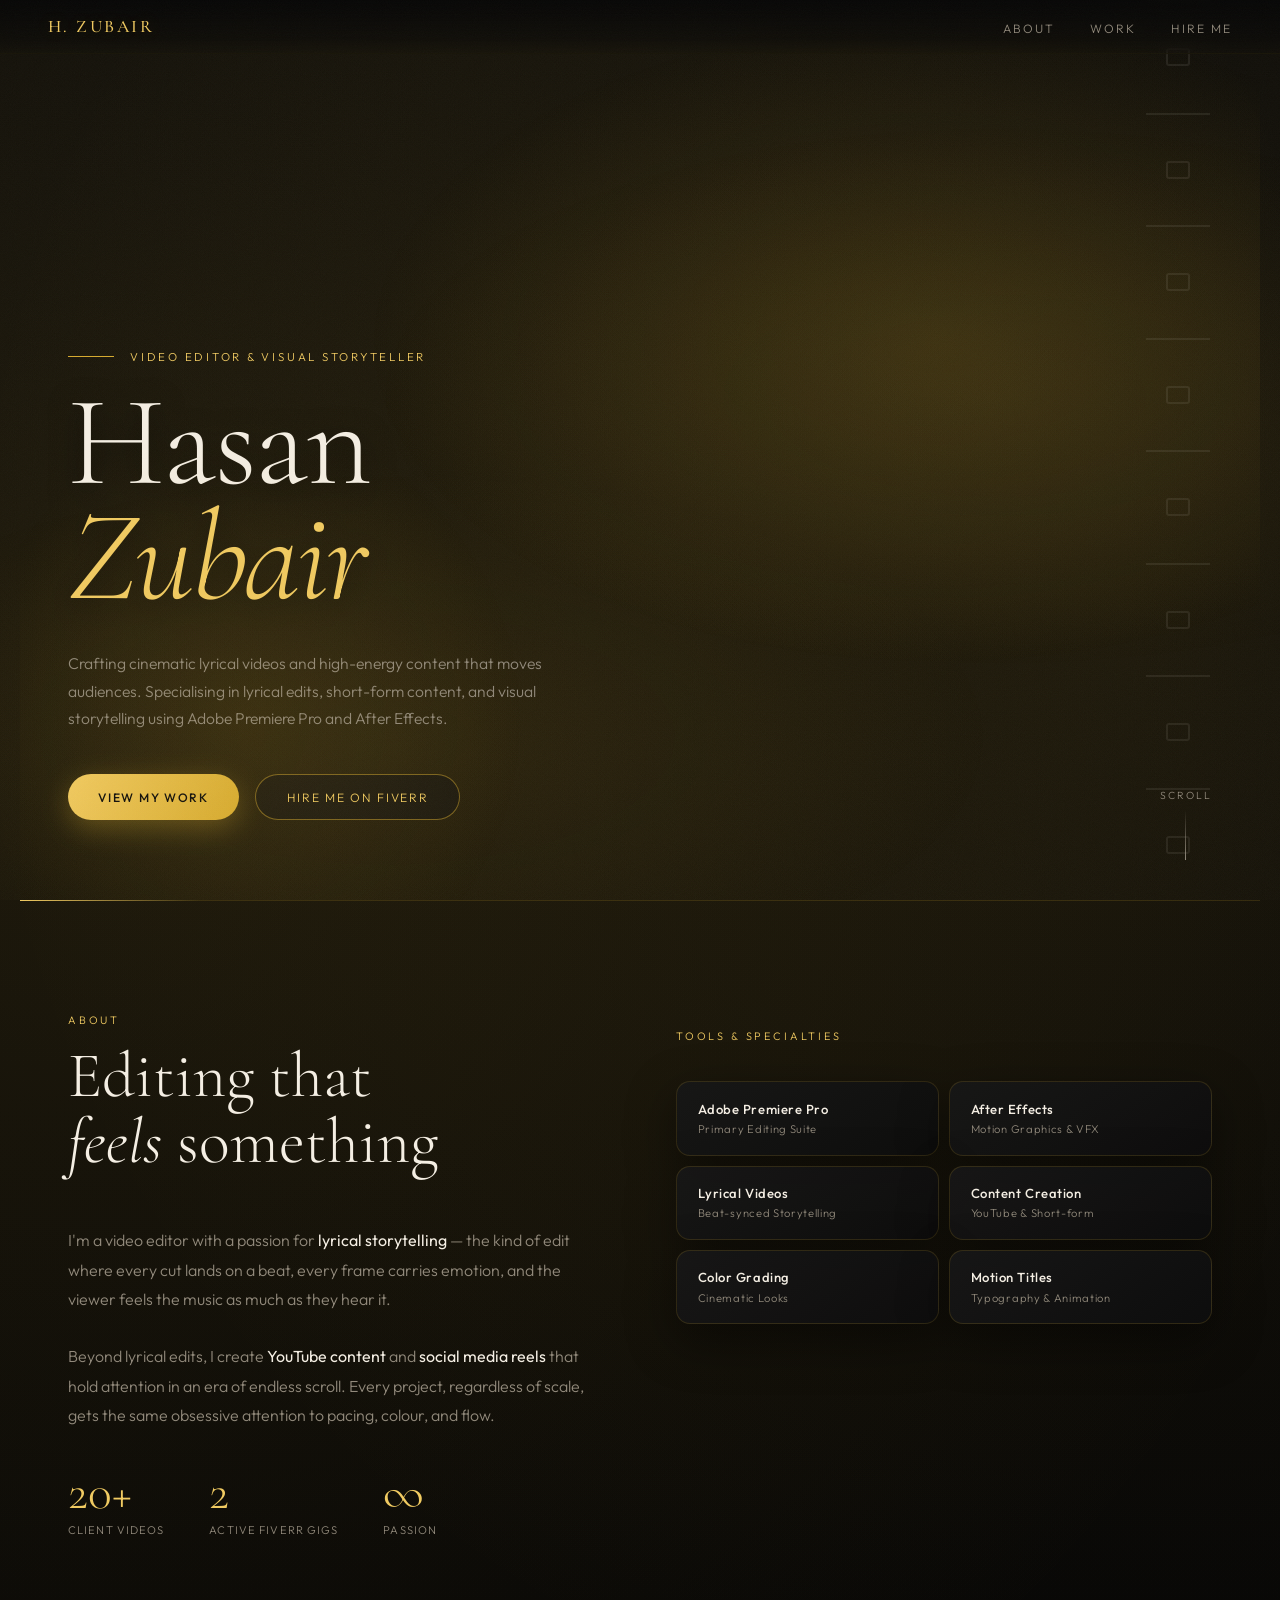
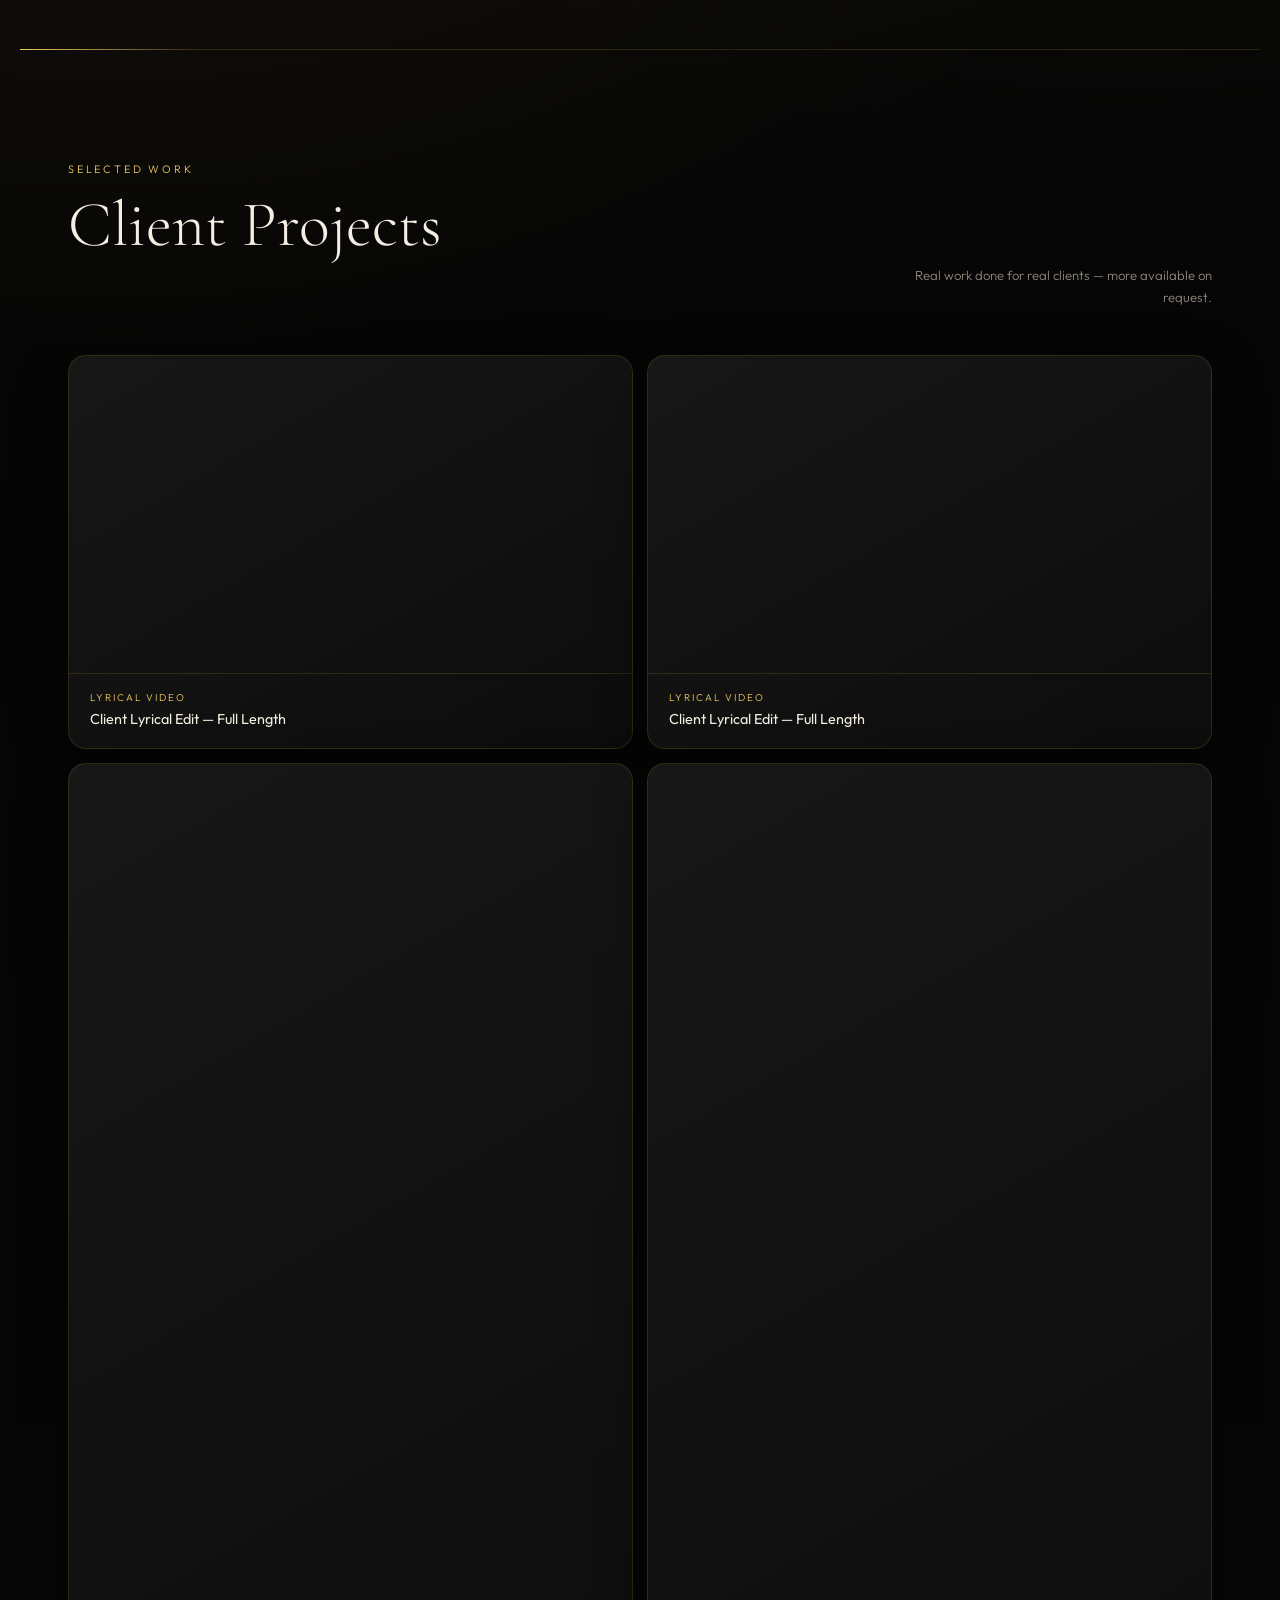
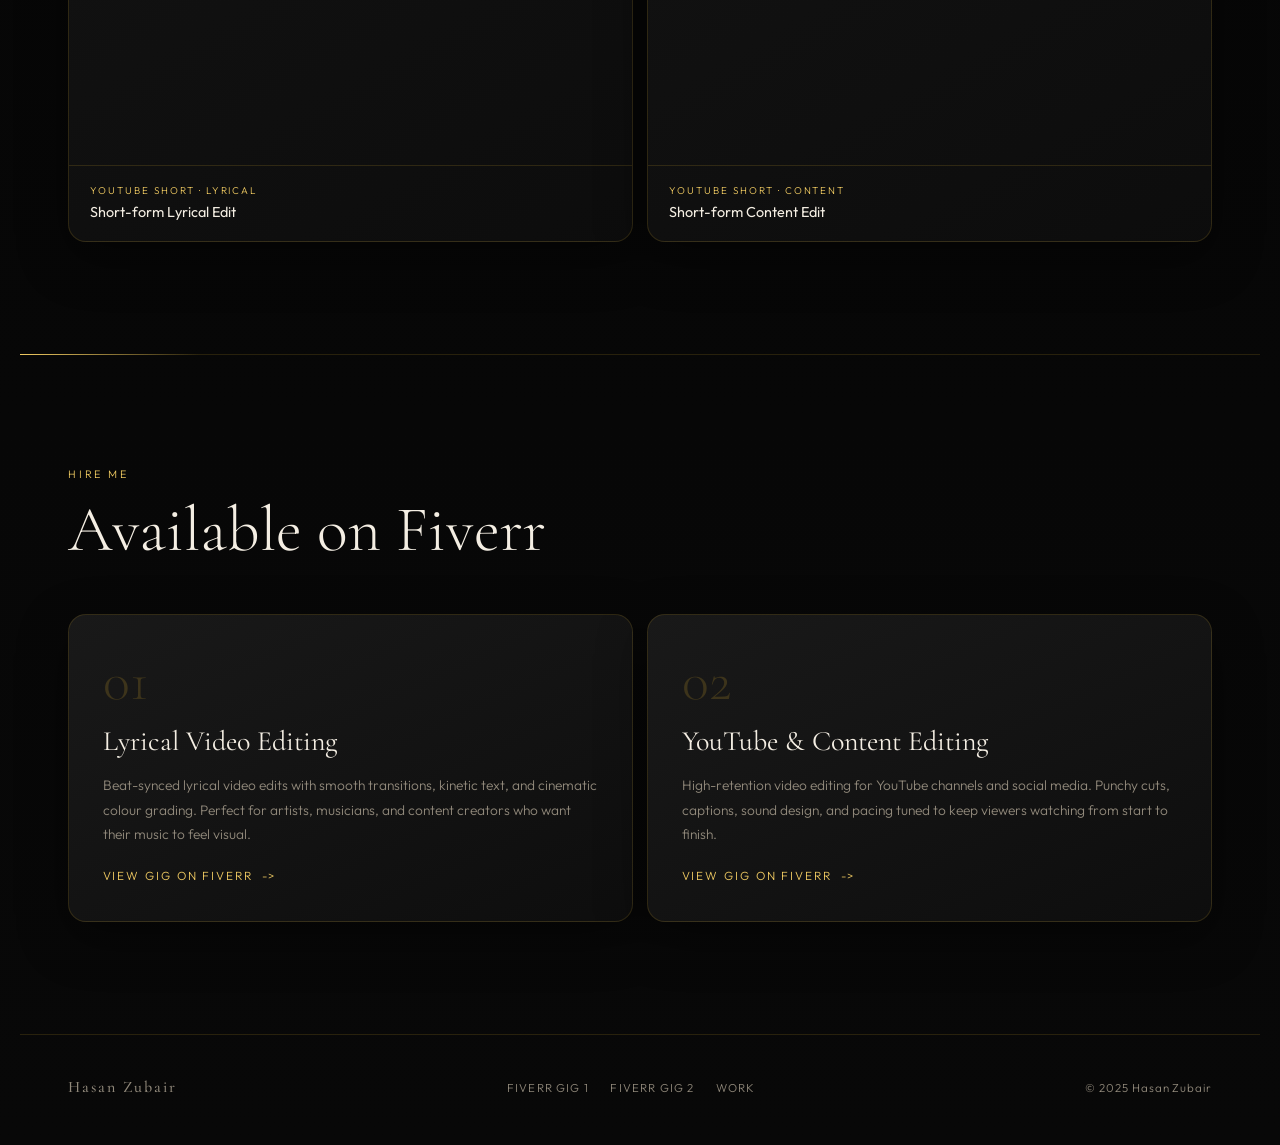
==== index.html @ 49b34665 "Initial portfolio website" ====
<!DOCTYPE html>
<html lang="en">
<head>
  <meta charset="UTF-8">
  <meta name="viewport" content="width=device-width, initial-scale=1.0">
  <title>Hasan Zubair — Video Editor</title>
  <link rel="icon" type="image/png" sizes="32x32" href="current-github-pfp.png">
  <link rel="shortcut icon" type="image/png" href="current-github-pfp.png">
  <link rel="apple-touch-icon" href="current-github-pfp.png">
  <link rel="preconnect" href="https://fonts.googleapis.com">
  <link rel="preconnect" href="https://fonts.gstatic.com" crossorigin>
  <link href="https://fonts.googleapis.com/css2?family=Cormorant+Garamond:ital,wght@0,300;0,400;0,600;1,300;1,400&family=Outfit:wght@300;400;500&display=swap" rel="stylesheet">
  <link rel="stylesheet" href="styles.css">
</head>
<body>

  <!-- NAV -->
  <nav>
    <a class="nav-logo" href="#">H. Zubair</a>
    <ul class="nav-links">
      <li><a href="#about">About</a></li>
      <li><a href="#work">Work</a></li>
      <li><a href="#hire">Hire Me</a></li>
    </ul>
  </nav>

  <!-- HERO -->
  <section id="hero">
    <div class="hero-bg"></div>
    <div class="filmstrip" aria-hidden="true">
      <div class="filmstrip-hole"></div>
      <div class="filmstrip-hole"></div>
      <div class="filmstrip-hole"></div>
      <div class="filmstrip-hole"></div>
      <div class="filmstrip-hole"></div>
      <div class="filmstrip-hole"></div>
      <div class="filmstrip-hole"></div>
      <div class="filmstrip-hole"></div>
    </div>

    <p class="hero-tag">Video Editor &amp; Visual Storyteller</p>
    <h1>Hasan<br><em>Zubair</em></h1>
    <p class="hero-desc">
      Crafting cinematic lyrical videos and high-energy content that moves audiences.
      Specialising in lyrical edits, short-form content, and visual storytelling using
      Adobe Premiere Pro and After Effects.
    </p>
    <div class="hero-cta">
      <a href="#work" class="btn-primary">View My Work</a>
      <a href="#hire" class="btn-outline">Hire Me on Fiverr</a>
    </div>

    <div class="hero-scroll" aria-hidden="true">
      <span>Scroll</span>
      <div class="scroll-line"></div>
    </div>
  </section>

  <!-- ABOUT -->
  <section id="about">
    <div class="about-left fade-up">
      <p class="section-label">About</p>
      <h2>Editing that<br><em style="font-family:'Cormorant Garamond',serif; font-style:italic;">feels</em> something</h2>
      <p class="about-text">
        I'm a video editor with a passion for <strong>lyrical storytelling</strong> — the kind of edit where every cut lands on a beat, every frame carries emotion, and the viewer feels the music as much as they hear it.
      </p>
      <p class="about-text">
        Beyond lyrical edits, I create <strong>YouTube content</strong> and <strong>social media reels</strong> that hold attention in an era of endless scroll. Every project, regardless of scale, gets the same obsessive attention to pacing, colour, and flow.
      </p>

      <div class="stats-row">
        <div>
          <div class="stat-num">20+</div>
          <div class="stat-label">Client Videos</div>
        </div>
        <div>
          <div class="stat-num">2</div>
          <div class="stat-label">Active Fiverr Gigs</div>
        </div>
        <div>
          <div class="stat-num">∞</div>
          <div class="stat-label">Passion</div>
        </div>
      </div>
    </div>

    <div class="about-right fade-up">
      <p class="section-label">Tools &amp; Specialties</p>
      <div class="tools-grid">
        <div class="tool-item">
          <span class="tool-name">Adobe Premiere Pro</span>
          <span class="tool-sub">Primary Editing Suite</span>
        </div>
        <div class="tool-item">
          <span class="tool-name">After Effects</span>
          <span class="tool-sub">Motion Graphics & VFX</span>
        </div>
        <div class="tool-item">
          <span class="tool-name">Lyrical Videos</span>
          <span class="tool-sub">Beat-synced Storytelling</span>
        </div>
        <div class="tool-item">
          <span class="tool-name">Content Creation</span>
          <span class="tool-sub">YouTube & Short-form</span>
        </div>
        <div class="tool-item">
          <span class="tool-name">Color Grading</span>
          <span class="tool-sub">Cinematic Looks</span>
        </div>
        <div class="tool-item">
          <span class="tool-name">Motion Titles</span>
          <span class="tool-sub">Typography & Animation</span>
        </div>
      </div>
    </div>
  </section>

  <!-- WORK -->
  <section id="work">
    <div class="work-intro fade-up">
      <div>
        <p class="section-label">Selected Work</p>
        <h2>Client Projects</h2>
      </div>
      <p class="work-note">Real work done for real clients — more available on request.</p>
    </div>

    <!-- Landscape videos -->
    <div class="video-grid fade-up">
      <div class="video-card">
        <div class="video-wrapper landscape">
          <iframe
            src="https://www.youtube.com/embed/uD9hTpVL1TU"
            title="Lyrical Video Edit 1"
            allow="accelerometer; autoplay; clipboard-write; encrypted-media; gyroscope; picture-in-picture"
            allowfullscreen>
          </iframe>
        </div>
        <div class="video-meta">
          <p class="video-type">Lyrical Video</p>
          <p class="video-title">Client Lyrical Edit — Full Length</p>
        </div>
      </div>

      <div class="video-card">
        <div class="video-wrapper landscape">
          <iframe
            src="https://www.youtube.com/embed/mIxuuB4zvsY"
            title="Lyrical Video Edit 2"
            allow="accelerometer; autoplay; clipboard-write; encrypted-media; gyroscope; picture-in-picture"
            allowfullscreen>
          </iframe>
        </div>
        <div class="video-meta">
          <p class="video-type">Lyrical Video</p>
          <p class="video-title">Client Lyrical Edit — Full Length</p>
        </div>
      </div>
    </div>

    <!-- Shorts row -->
    <div class="shorts-row fade-up">
      <div class="video-card">
        <div class="video-wrapper portrait">
          <iframe
            src="https://www.youtube.com/embed/uYk_jq8-IX4"
            title="YouTube Short — Lyrical"
            allow="accelerometer; autoplay; clipboard-write; encrypted-media; gyroscope; picture-in-picture"
            allowfullscreen>
          </iframe>
        </div>
        <div class="video-meta">
          <p class="video-type">YouTube Short · Lyrical</p>
          <p class="video-title">Short-form Lyrical Edit</p>
        </div>
      </div>

      <div class="video-card">
        <div class="video-wrapper portrait">
          <iframe
            src="https://www.youtube.com/embed/b4-bWte75uA"
            title="YouTube Short — Content"
            allow="accelerometer; autoplay; clipboard-write; encrypted-media; gyroscope; picture-in-picture"
            allowfullscreen>
          </iframe>
        </div>
        <div class="video-meta">
          <p class="video-type">YouTube Short · Content</p>
          <p class="video-title">Short-form Content Edit</p>
        </div>
      </div>
    </div>
  </section>

  <!-- HIRE -->
  <section id="hire">
    <p class="section-label fade-up">Hire Me</p>
    <h2 class="fade-up">Available on Fiverr</h2>
    <div class="gigs-grid fade-up">

      <div class="gig-card">
        <div class="gig-num">01</div>
        <p class="gig-title">Lyrical Video Editing</p>
        <p class="gig-desc">
          Beat-synced lyrical video edits with smooth transitions, kinetic text, and cinematic colour grading. Perfect for artists, musicians, and content creators who want their music to feel visual.
        </p>
        <a class="gig-link" href="https://www.fiverr.com/s/DBvB1Eo" target="_blank" rel="noopener">View Gig on Fiverr</a>
      </div>

      <div class="gig-card">
        <div class="gig-num">02</div>
        <p class="gig-title">YouTube & Content Editing</p>
        <p class="gig-desc">
          High-retention video editing for YouTube channels and social media. Punchy cuts, captions, sound design, and pacing tuned to keep viewers watching from start to finish.
        </p>
        <a class="gig-link" href="https://www.fiverr.com/s/bdEdpBN" target="_blank" rel="noopener">View Gig on Fiverr</a>
      </div>

    </div>
  </section>

  <!-- FOOTER -->
  <footer>
    <span class="footer-name">Hasan Zubair</span>
    <div class="footer-links">
      <a href="https://www.fiverr.com/s/DBvB1Eo" target="_blank" rel="noopener">Fiverr Gig 1</a>
      <a href="https://www.fiverr.com/s/bdEdpBN" target="_blank" rel="noopener">Fiverr Gig 2</a>
      <a href="#work">Work</a>
    </div>
    <span class="footer-copy">© 2025 Hasan Zubair</span>
  </footer>

  <script src="script.js"></script>

</body>
</html>
---- styles.css ----
*, *::before, *::after {
  box-sizing: border-box;
  margin: 0;
  padding: 0;
}

:root {
  --bg: #060606;
  --bg-soft: #0b0b0b;
  --surface: #121212;
  --surface2: #1a1a1a;
  --gold: #d7ab2f;
  --gold-bright: #f1cb62;
  --gold-dim: #8f721e;
  --text: #f4eee3;
  --muted: #91897b;
  --border: rgba(215, 171, 47, 0.16);
  --border-strong: rgba(215, 171, 47, 0.36);
  --shadow: 0 16px 50px rgba(0, 0, 0, 0.45);
}

html {
  scroll-behavior: smooth;
}

body {
  background:
    radial-gradient(circle at 9% 16%, rgba(215, 171, 47, 0.12) 0%, transparent 34%),
    radial-gradient(circle at 88% 14%, rgba(215, 171, 47, 0.09) 0%, transparent 30%),
    linear-gradient(180deg, #090909 0%, #050505 50%, #080808 100%);
  color: var(--text);
  font-family: 'Outfit', sans-serif;
  font-weight: 300;
  overflow-x: hidden;
}

/* Gentle ambient glow */
body::after {
  content: '';
  position: fixed;
  inset: 0;
  z-index: -1;
  background:
    radial-gradient(55rem 24rem at 30% 82%, rgba(215, 171, 47, 0.07), transparent 70%),
    radial-gradient(55rem 24rem at 78% 44%, rgba(215, 171, 47, 0.06), transparent 72%);
}

/* Film grain texture */
body::before {
  content: '';
  position: fixed;
  inset: 0;
  z-index: 9999;
  pointer-events: none;
  opacity: 0.03;
  background-image: url("data:image/svg+xml,%3Csvg viewBox='0 0 256 256' xmlns='http://www.w3.org/2000/svg'%3E%3Cfilter id='noise'%3E%3CfeTurbulence type='fractalNoise' baseFrequency='0.9' numOctaves='4' stitchTiles='stitch'/%3E%3C/filter%3E%3Crect width='100%25' height='100%25' filter='url(%23noise)'/%3E%3C/svg%3E");
  background-size: 220px;
}

/* -- NAV -- */
nav {
  position: fixed;
  top: 0;
  left: 0;
  right: 0;
  z-index: 100;
  display: flex;
  justify-content: space-between;
  align-items: center;
  padding: 1rem 3rem;
  border-bottom: 1px solid rgba(215, 171, 47, 0.08);
  background: linear-gradient(to bottom, rgba(7, 7, 7, 0.92) 0%, rgba(7, 7, 7, 0.45) 72%, transparent 100%);
  backdrop-filter: blur(8px);
}

.nav-logo {
  font-family: 'Cormorant Garamond', serif;
  font-size: 1.1rem;
  font-weight: 500;
  letter-spacing: 0.14em;
  color: var(--gold-bright);
  text-decoration: none;
  text-transform: uppercase;
  text-shadow: 0 0 18px rgba(215, 171, 47, 0.2);
}

.nav-links {
  display: flex;
  gap: 2.2rem;
  list-style: none;
}

.nav-links a {
  color: var(--muted);
  text-decoration: none;
  font-size: 0.76rem;
  letter-spacing: 0.16em;
  text-transform: uppercase;
  position: relative;
  transition: color 0.25s ease;
}

.nav-links a::after {
  content: '';
  position: absolute;
  left: 0;
  bottom: -0.45rem;
  width: 100%;
  height: 1px;
  background: linear-gradient(90deg, transparent, var(--gold), transparent);
  transform: scaleX(0);
  transform-origin: center;
  transition: transform 0.26s ease;
}

.nav-links a:hover {
  color: var(--text);
}

.nav-links a:hover::after {
  transform: scaleX(1);
}

/* -- HERO -- */
#hero {
  position: relative;
  min-height: 100vh;
  display: flex;
  flex-direction: column;
  justify-content: flex-end;
  padding: 0 3rem 5rem;
  max-width: 1240px;
  margin: 0 auto;
  overflow: hidden;
}

.hero-bg {
  position: absolute;
  inset: 0;
  background:
    radial-gradient(ellipse 64% 50% at 74% 38%, rgba(215, 171, 47, 0.14) 0%, transparent 72%),
    radial-gradient(ellipse 38% 56% at 18% 80%, rgba(215, 171, 47, 0.09) 0%, transparent 60%);
}

.filmstrip {
  position: absolute;
  top: 0;
  right: 4%;
  height: 100%;
  width: 64px;
  display: flex;
  flex-direction: column;
  opacity: 0.08;
}

.filmstrip-hole {
  width: 100%;
  flex: 1;
  border-top: 2px solid var(--text);
  display: flex;
  align-items: center;
  justify-content: center;
}

.filmstrip-hole::before {
  content: '';
  width: 24px;
  height: 18px;
  border: 2px solid var(--text);
  border-radius: 3px;
}

.hero-tag {
  font-size: 0.72rem;
  letter-spacing: 0.24em;
  text-transform: uppercase;
  color: var(--gold-bright);
  margin-bottom: 1.3rem;
  display: flex;
  align-items: center;
  gap: 1rem;
}

.hero-tag::before {
  content: '';
  width: 46px;
  height: 1px;
  background: var(--gold);
  display: block;
}

h1 {
  font-family: 'Cormorant Garamond', serif;
  font-size: clamp(4rem, 10vw, 9rem);
  font-weight: 300;
  line-height: 0.9;
  letter-spacing: -0.02em;
  color: var(--text);
  margin-bottom: 2.15rem;
  text-shadow: 0 8px 30px rgba(0, 0, 0, 0.55);
}

h1 em {
  font-style: italic;
  color: var(--gold-bright);
}

.hero-desc {
  max-width: 540px;
  font-size: 0.98rem;
  color: var(--muted);
  line-height: 1.75;
  margin-bottom: 2.6rem;
}

.hero-cta {
  display: flex;
  gap: 1rem;
  flex-wrap: wrap;
}

.btn-primary,
.btn-outline {
  display: inline-flex;
  align-items: center;
  justify-content: center;
  gap: 0.6rem;
  min-height: 46px;
  text-decoration: none;
  font-size: 0.76rem;
  letter-spacing: 0.14em;
  text-transform: uppercase;
  padding: 0.85rem 1.9rem;
  border-radius: 999px;
  transition: transform 0.24s ease, box-shadow 0.24s ease, background 0.24s ease, color 0.24s ease;
}

.btn-primary {
  font-weight: 500;
  background: linear-gradient(120deg, var(--gold-bright), var(--gold));
  color: #0c0c0c;
  box-shadow: 0 8px 28px rgba(215, 171, 47, 0.34);
}

.btn-primary:hover {
  transform: translateY(-2px);
  box-shadow: 0 12px 34px rgba(215, 171, 47, 0.45);
}

.btn-outline {
  border: 1px solid rgba(215, 171, 47, 0.5);
  color: var(--gold-bright);
  background: rgba(20, 20, 20, 0.5);
}

.btn-outline:hover {
  background: rgba(215, 171, 47, 0.12);
  transform: translateY(-2px);
}

.hero-scroll {
  position: absolute;
  bottom: 2.5rem;
  right: 3rem;
  display: flex;
  flex-direction: column;
  align-items: center;
  gap: 0.5rem;
  color: var(--muted);
  font-size: 0.65rem;
  letter-spacing: 0.2em;
  text-transform: uppercase;
}

.scroll-line {
  width: 1px;
  height: 50px;
  background: linear-gradient(to bottom, transparent, var(--muted));
  animation: scrollDrop 2s ease-in-out infinite;
}

@keyframes scrollDrop {
  0%,
  100% {
    transform: scaleY(0);
    transform-origin: top;
  }

  50% {
    transform: scaleY(1);
    transform-origin: top;
  }
}

/* -- SECTION COMMON -- */
section {
  position: relative;
  padding: 7rem 3rem;
  max-width: 1240px;
  margin: 0 auto;
}

.section-label {
  font-size: 0.68rem;
  letter-spacing: 0.26em;
  text-transform: uppercase;
  color: var(--gold-bright);
  margin-bottom: 1rem;
}

h2 {
  font-family: 'Cormorant Garamond', serif;
  font-size: clamp(2.4rem, 5vw, 4.2rem);
  font-weight: 300;
  line-height: 1.03;
  margin-bottom: 3.2rem;
}

#about,
#work,
#hire {
  border-top: 1px solid var(--border);
}

#about::before,
#work::before,
#hire::before {
  content: '';
  position: absolute;
  top: -1px;
  left: 0;
  width: 180px;
  height: 1px;
  background: linear-gradient(90deg, var(--gold-bright), transparent);
}

/* -- ABOUT -- */
#about {
  display: grid;
  grid-template-columns: 1fr 1fr;
  gap: 4.5rem;
  align-items: start;
}

.about-right {
  padding-top: 1rem;
}

.about-text {
  font-size: 1rem;
  color: var(--muted);
  line-height: 1.85;
  margin-bottom: 1.7rem;
}

.about-text strong {
  color: var(--text);
  font-weight: 400;
}

/* Tools */
.tools-grid {
  display: grid;
  grid-template-columns: repeat(2, 1fr);
  gap: 10px;
  margin-top: 2.4rem;
}

.tool-item {
  background: linear-gradient(145deg, rgba(23, 23, 23, 0.95), rgba(14, 14, 14, 0.95));
  border: 1px solid var(--border);
  border-radius: 14px;
  padding: 1.15rem 1.3rem;
  display: flex;
  flex-direction: column;
  gap: 0.34rem;
  box-shadow: var(--shadow);
  transition: transform 0.24s ease, border-color 0.24s ease;
}

.tool-item:hover {
  transform: translateY(-3px);
  border-color: var(--border-strong);
}

.tool-name {
  font-size: 0.82rem;
  font-weight: 500;
  color: var(--text);
  letter-spacing: 0.04em;
}

.tool-sub {
  font-size: 0.7rem;
  color: var(--muted);
  letter-spacing: 0.06em;
}

/* Stats */
.stats-row {
  display: flex;
  gap: 2.8rem;
  margin-top: 2.3rem;
  flex-wrap: wrap;
}

.stat-num {
  font-family: 'Cormorant Garamond', serif;
  font-size: 3.1rem;
  font-weight: 300;
  color: var(--gold-bright);
  line-height: 1;
}

.stat-label {
  font-size: 0.7rem;
  letter-spacing: 0.1em;
  text-transform: uppercase;
  color: var(--muted);
  margin-top: 0.34rem;
}

/* -- WORK -- */
.work-intro {
  display: flex;
  justify-content: space-between;
  align-items: flex-end;
  margin-bottom: 2.9rem;
}

.work-note {
  font-size: 0.82rem;
  color: var(--muted);
  max-width: 310px;
  text-align: right;
  line-height: 1.65;
}

/* Video grid */
.video-grid,
.shorts-row,
.gigs-grid {
  display: grid;
  gap: 14px;
}

.video-grid {
  grid-template-columns: repeat(2, minmax(0, 1fr));
}

.shorts-row {
  grid-template-columns: repeat(2, minmax(0, 1fr));
  margin-top: 14px;
}

.video-card {
  background: linear-gradient(150deg, rgba(24, 24, 24, 0.96), rgba(13, 13, 13, 0.96));
  border: 1px solid var(--border);
  border-radius: 18px;
  overflow: hidden;
  box-shadow: var(--shadow);
  transition: transform 0.28s ease, border-color 0.28s ease, box-shadow 0.28s ease;
}

.video-card:hover {
  transform: translateY(-4px);
  border-color: var(--border-strong);
  box-shadow: 0 22px 50px rgba(0, 0, 0, 0.52);
}

.video-wrapper {
  position: relative;
  width: 100%;
  overflow: hidden;
}

.video-wrapper.landscape {
  padding-bottom: 56.25%;
}

.video-wrapper.portrait {
  padding-bottom: 177.78%;
}

.video-wrapper iframe {
  position: absolute;
  top: 0;
  left: 0;
  width: 100%;
  height: 100%;
  border: none;
}

.video-meta {
  padding: 1.1rem 1.3rem 1.25rem;
  border-top: 1px solid var(--border);
}

.video-type {
  font-size: 0.62rem;
  letter-spacing: 0.2em;
  text-transform: uppercase;
  color: var(--gold-bright);
  margin-bottom: 0.38rem;
}

.video-title {
  font-size: 0.9rem;
  color: var(--text);
  font-weight: 400;
}

/* -- HIRE -- */
.gigs-grid {
  grid-template-columns: repeat(2, minmax(0, 1fr));
}

.gig-card {
  background: linear-gradient(155deg, rgba(26, 26, 26, 0.96), rgba(14, 14, 14, 0.96));
  border: 1px solid var(--border);
  border-radius: 18px;
  padding: 2.4rem 2.1rem;
  display: flex;
  flex-direction: column;
  gap: 0.95rem;
  box-shadow: var(--shadow);
  transition: transform 0.28s ease, border-color 0.28s ease;
}

.gig-card:hover {
  transform: translateY(-5px);
  border-color: var(--border-strong);
}

.gig-num {
  font-family: 'Cormorant Garamond', serif;
  font-size: 3.5rem;
  font-weight: 300;
  color: rgba(215, 171, 47, 0.2);
  line-height: 1;
}

.gig-title {
  font-family: 'Cormorant Garamond', serif;
  font-size: 1.75rem;
  font-weight: 400;
  color: var(--text);
  line-height: 1.2;
}

.gig-desc {
  font-size: 0.86rem;
  color: var(--muted);
  line-height: 1.75;
  flex: 1;
}

.gig-link {
  display: inline-flex;
  align-items: center;
  gap: 0.55rem;
  color: var(--gold-bright);
  text-decoration: none;
  font-size: 0.74rem;
  letter-spacing: 0.16em;
  text-transform: uppercase;
  margin-top: 0.45rem;
  transition: gap 0.24s ease, color 0.24s ease;
}

.gig-link:hover {
  gap: 0.95rem;
  color: #ffe19a;
}

.gig-link::after {
  content: '->';
}

/* -- FOOTER -- */
footer {
  border-top: 1px solid var(--border);
  max-width: 1240px;
  margin: 0 auto;
  padding: 2.6rem 3rem 3rem;
  display: flex;
  justify-content: space-between;
  align-items: center;
}

.footer-name {
  font-family: 'Cormorant Garamond', serif;
  font-size: 1rem;
  font-weight: 500;
  letter-spacing: 0.12em;
  color: var(--muted);
}

.footer-copy {
  font-size: 0.72rem;
  color: var(--muted);
  letter-spacing: 0.08em;
}

.footer-links {
  display: flex;
  gap: 1.35rem;
}

.footer-links a {
  font-size: 0.72rem;
  color: var(--muted);
  text-decoration: none;
  letter-spacing: 0.1em;
  text-transform: uppercase;
  transition: color 0.24s ease;
}

.footer-links a:hover {
  color: var(--gold-bright);
}

/* -- RESPONSIVE -- */
@media (max-width: 980px) {
  nav {
    padding: 0.9rem 1.5rem;
  }

  #hero,
  section,
  footer {
    padding-left: 1.5rem;
    padding-right: 1.5rem;
  }

  #about {
    grid-template-columns: 1fr;
    gap: 2.8rem;
  }

  .video-grid,
  .shorts-row,
  .gigs-grid {
    grid-template-columns: 1fr;
  }

  .work-intro {
    flex-direction: column;
    align-items: flex-start;
    gap: 1rem;
    margin-bottom: 2.2rem;
  }

  .work-note {
    text-align: left;
  }

  .hero-scroll {
    display: none;
  }

  .filmstrip {
    opacity: 0.04;
    right: 1%;
  }
}

@media (max-width: 768px) {
  nav .nav-links {
    display: none;
  }

  #hero {
    padding-top: 5rem;
    min-height: 92vh;
  }

  h1 {
    line-height: 0.95;
  }

  .hero-desc {
    font-size: 0.92rem;
  }

  .tools-grid {
    grid-template-columns: 1fr;
  }

  .stats-row {
    gap: 1.8rem;
  }

  footer {
    flex-direction: column;
    gap: 1.3rem;
    text-align: center;
  }
}

/* -- FADE IN ANIMATION -- */
.fade-up {
  opacity: 0;
  transform: translateY(22px);
  transition: opacity 0.7s ease, transform 0.7s ease;
}

.fade-up.visible {
  opacity: 1;
  transform: translateY(0);
}

@media (prefers-reduced-motion: reduce) {
  * {
    animation-duration: 0.01ms !important;
    animation-iteration-count: 1 !important;
    transition-duration: 0.01ms !important;
    scroll-behavior: auto !important;
  }
}
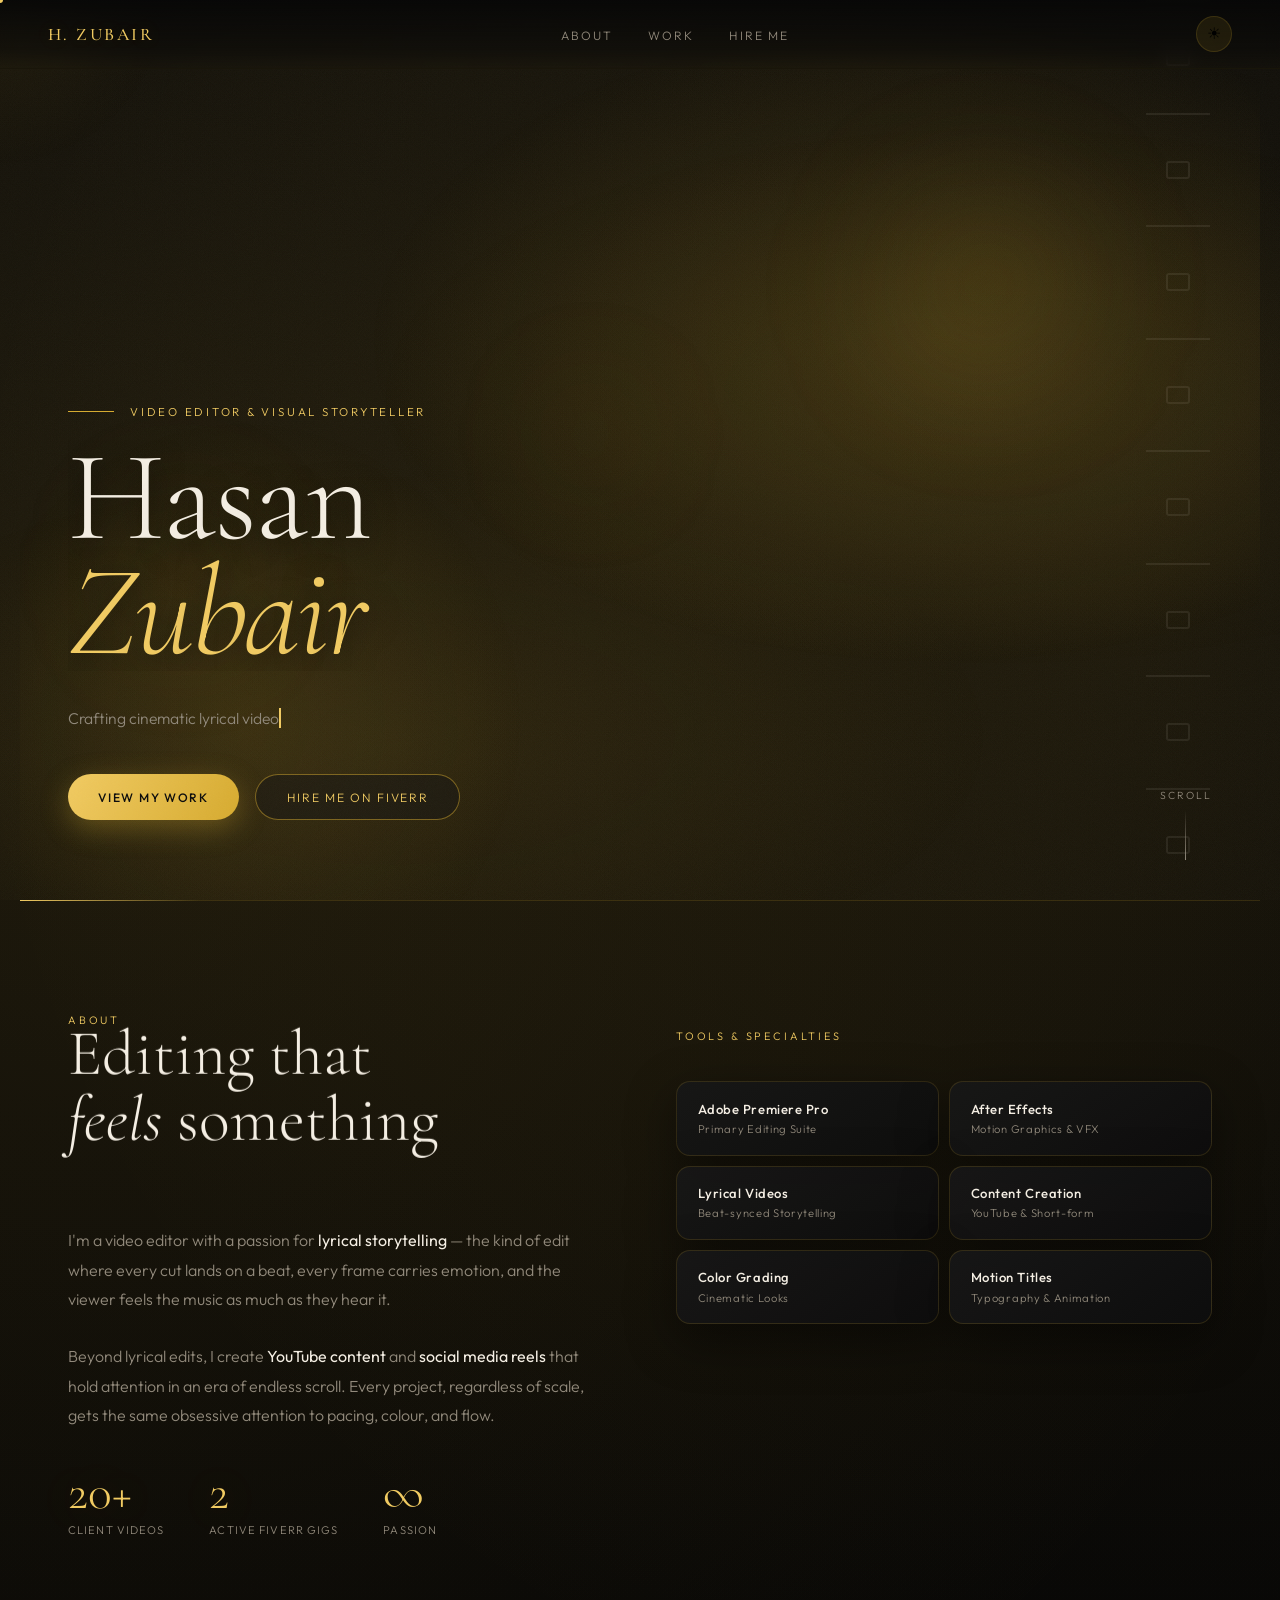
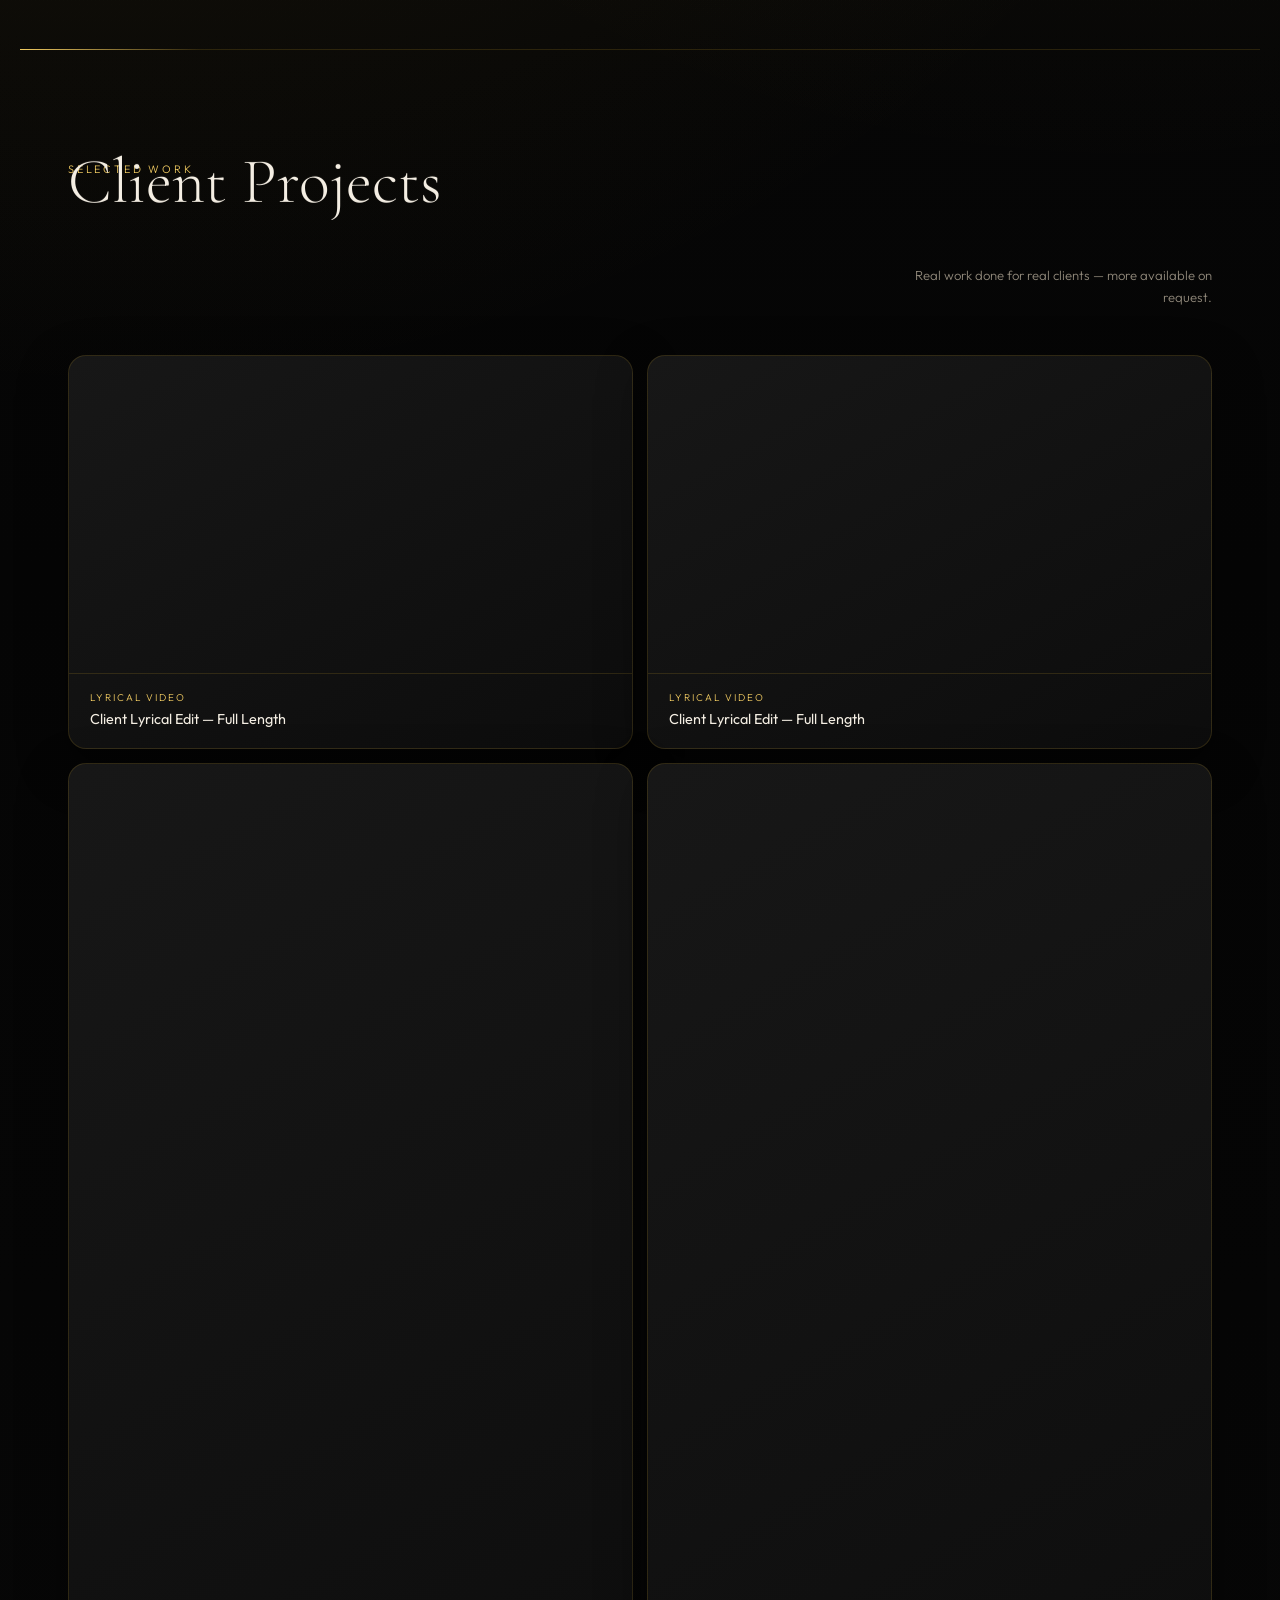
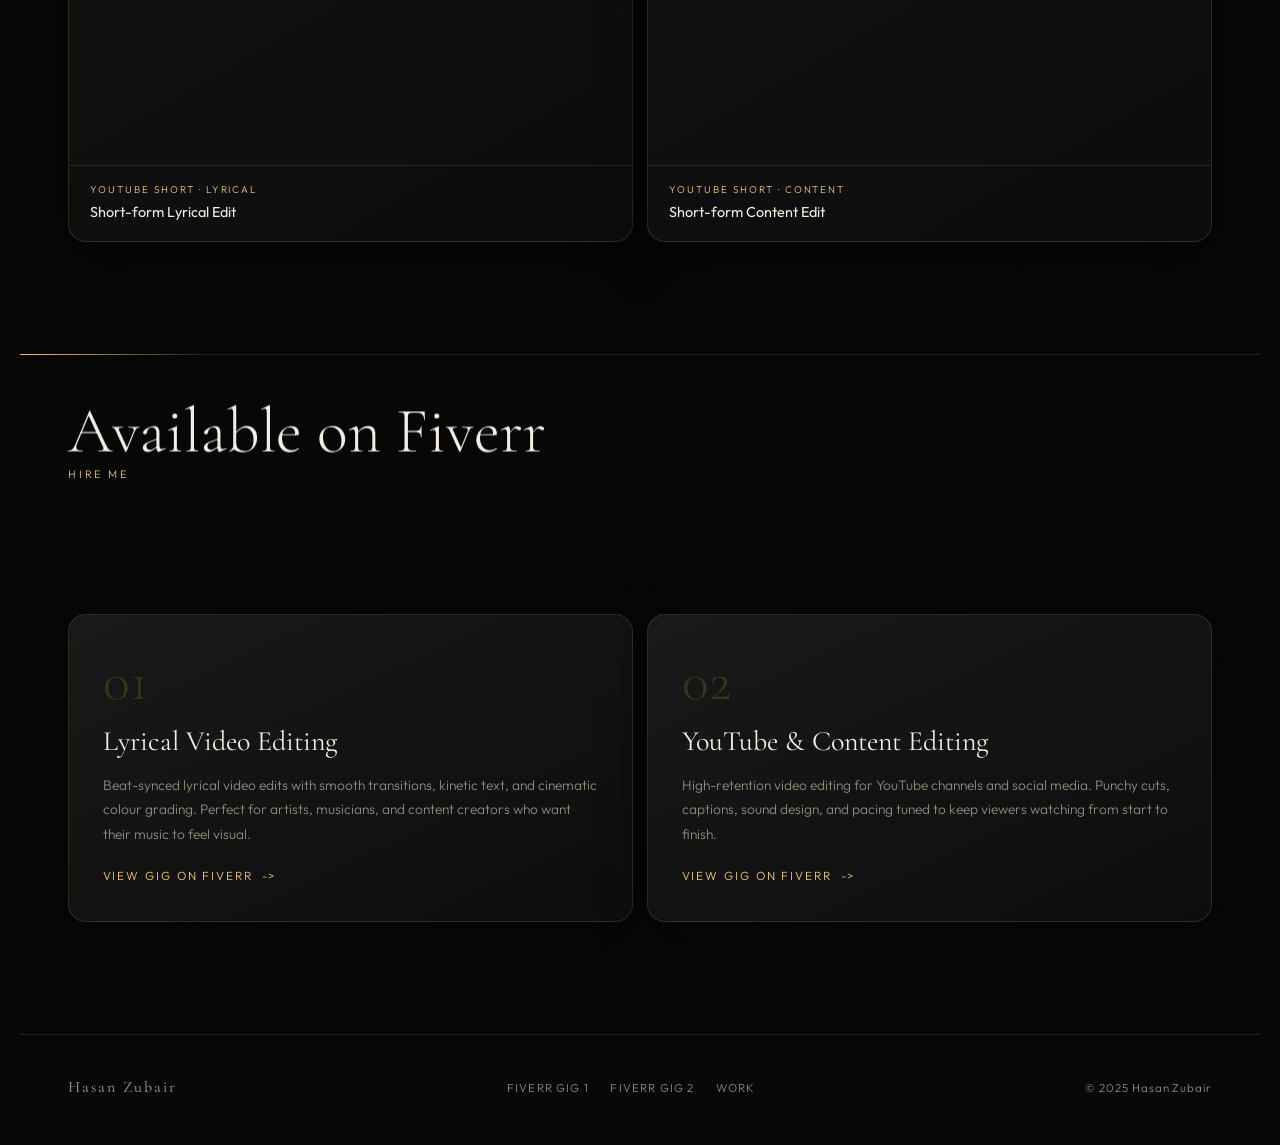
==== commit 4161d880: "Update portfolio site content and styling" ====
--- a/index.html
+++ b/index.html
@@ -14,19 +14,43 @@
 </head>
 <body>
 
+  <!-- LOADER -->
+  <div id="loader" aria-hidden="true">
+    <div class="loader-inner">
+      <div class="loader-line"></div>
+      <span class="loader-text">H. Zubair</span>
+    </div>
+  </div>
+
+  <!-- CUSTOM CURSOR -->
+  <div class="cursor-dot" aria-hidden="true"></div>
+  <div class="cursor-glow" aria-hidden="true"></div>
+
+  <!-- SCROLL PROGRESS -->
+  <div class="scroll-progress" aria-hidden="true"></div>
+
   <!-- NAV -->
   <nav>
     <a class="nav-logo" href="#">H. Zubair</a>
     <ul class="nav-links">
-      <li><a href="#about">About</a></li>
-      <li><a href="#work">Work</a></li>
-      <li><a href="#hire">Hire Me</a></li>
+      <li><a href="#about" class="nav-transition">About</a></li>
+      <li><a href="#work" class="nav-transition">Work</a></li>
+      <li><a href="#hire" class="nav-transition">Hire Me</a></li>
     </ul>
+    <button class="theme-toggle" aria-label="Toggle theme">
+      <span class="theme-toggle-icon">☀</span>
+    </button>
   </nav>
 
   <!-- HERO -->
   <section id="hero">
     <div class="hero-bg"></div>
+
+    <!-- Floating orbs -->
+    <div class="orb orb-1" aria-hidden="true"></div>
+    <div class="orb orb-2" aria-hidden="true"></div>
+    <div class="orb orb-3" aria-hidden="true"></div>
+
     <div class="filmstrip" aria-hidden="true">
       <div class="filmstrip-hole"></div>
       <div class="filmstrip-hole"></div>
@@ -38,16 +62,14 @@
       <div class="filmstrip-hole"></div>
     </div>
 
-    <p class="hero-tag">Video Editor &amp; Visual Storyteller</p>
-    <h1>Hasan<br><em>Zubair</em></h1>
-    <p class="hero-desc">
-      Crafting cinematic lyrical videos and high-energy content that moves audiences.
-      Specialising in lyrical edits, short-form content, and visual storytelling using
-      Adobe Premiere Pro and After Effects.
+    <p class="hero-tag reveal-text">Video Editor &amp; Visual Storyteller</p>
+    <h1 class="split-reveal">Hasan<br><em>Zubair</em></h1>
+    <p class="hero-desc reveal-text" style="--delay: 0.6s">
+      <span class="typewriter" data-text="Crafting cinematic lyrical videos and high-energy content that moves audiences. Specialising in lyrical edits, short-form content, and visual storytelling using Adobe Premiere Pro and After Effects."></span>
     </p>
-    <div class="hero-cta">
-      <a href="#work" class="btn-primary">View My Work</a>
-      <a href="#hire" class="btn-outline">Hire Me on Fiverr</a>
+    <div class="hero-cta reveal-text" style="--delay: 0.85s">
+      <a href="#work" class="btn-primary magnetic">View My Work</a>
+      <a href="#hire" class="btn-outline magnetic">Hire Me on Fiverr</a>
     </div>
 
     <div class="hero-scroll" aria-hidden="true">
@@ -60,7 +82,7 @@
   <section id="about">
     <div class="about-left fade-up">
       <p class="section-label">About</p>
-      <h2>Editing that<br><em style="font-family:'Cormorant Garamond',serif; font-style:italic;">feels</em> something</h2>
+      <h2 class="parallax-el" data-speed="0.03">Editing that<br><em style="font-family:'Cormorant Garamond',serif; font-style:italic;">feels</em> something</h2>
       <p class="about-text">
         I'm a video editor with a passion for <strong>lyrical storytelling</strong> — the kind of edit where every cut lands on a beat, every frame carries emotion, and the viewer feels the music as much as they hear it.
       </p>
@@ -70,11 +92,11 @@
 
       <div class="stats-row">
         <div>
-          <div class="stat-num">20+</div>
+          <div class="stat-num" data-count="20" data-suffix="+">0</div>
           <div class="stat-label">Client Videos</div>
         </div>
         <div>
-          <div class="stat-num">2</div>
+          <div class="stat-num" data-count="2">0</div>
           <div class="stat-label">Active Fiverr Gigs</div>
         </div>
         <div>
@@ -120,14 +142,14 @@
     <div class="work-intro fade-up">
       <div>
         <p class="section-label">Selected Work</p>
-        <h2>Client Projects</h2>
+        <h2 class="parallax-el" data-speed="0.03">Client Projects</h2>
       </div>
       <p class="work-note">Real work done for real clients — more available on request.</p>
     </div>
 
     <!-- Landscape videos -->
     <div class="video-grid fade-up">
-      <div class="video-card">
+      <div class="video-card tilt">
         <div class="video-wrapper landscape">
           <iframe
             src="https://www.youtube.com/embed/uD9hTpVL1TU"
@@ -142,7 +164,7 @@
         </div>
       </div>
 
-      <div class="video-card">
+      <div class="video-card tilt">
         <div class="video-wrapper landscape">
           <iframe
             src="https://www.youtube.com/embed/mIxuuB4zvsY"
@@ -160,7 +182,7 @@
 
     <!-- Shorts row -->
     <div class="shorts-row fade-up">
-      <div class="video-card">
+      <div class="video-card tilt">
         <div class="video-wrapper portrait">
           <iframe
             src="https://www.youtube.com/embed/uYk_jq8-IX4"
@@ -175,7 +197,7 @@
         </div>
       </div>
 
-      <div class="video-card">
+      <div class="video-card tilt">
         <div class="video-wrapper portrait">
           <iframe
             src="https://www.youtube.com/embed/b4-bWte75uA"
@@ -195,29 +217,32 @@
   <!-- HIRE -->
   <section id="hire">
     <p class="section-label fade-up">Hire Me</p>
-    <h2 class="fade-up">Available on Fiverr</h2>
+    <h2 class="fade-up parallax-el" data-speed="0.03">Available on Fiverr</h2>
     <div class="gigs-grid fade-up">
 
-      <div class="gig-card">
+      <div class="gig-card tilt">
         <div class="gig-num">01</div>
         <p class="gig-title">Lyrical Video Editing</p>
         <p class="gig-desc">
           Beat-synced lyrical video edits with smooth transitions, kinetic text, and cinematic colour grading. Perfect for artists, musicians, and content creators who want their music to feel visual.
         </p>
-        <a class="gig-link" href="https://www.fiverr.com/s/DBvB1Eo" target="_blank" rel="noopener">View Gig on Fiverr</a>
-      </div>
-
-      <div class="gig-card">
+        <a class="gig-link magnetic" href="https://www.fiverr.com/s/DBvB1Eo" target="_blank" rel="noopener">View Gig on Fiverr</a>
+      </div>
+
+      <div class="gig-card tilt">
         <div class="gig-num">02</div>
         <p class="gig-title">YouTube & Content Editing</p>
         <p class="gig-desc">
           High-retention video editing for YouTube channels and social media. Punchy cuts, captions, sound design, and pacing tuned to keep viewers watching from start to finish.
         </p>
-        <a class="gig-link" href="https://www.fiverr.com/s/bdEdpBN" target="_blank" rel="noopener">View Gig on Fiverr</a>
-      </div>
-
-    </div>
-  </section>
+        <a class="gig-link magnetic" href="https://www.fiverr.com/s/bdEdpBN" target="_blank" rel="noopener">View Gig on Fiverr</a>
+      </div>
+
+    </div>
+  </section>
+
+  <!-- PAGE TRANSITION OVERLAY -->
+  <div class="page-transition" aria-hidden="true"></div>
 
   <!-- FOOTER -->
   <footer>
--- a/styles.css
+++ b/styles.css
@@ -34,6 +34,29 @@
   overflow-x: hidden;
 }
 
+body.loading {
+  overflow: hidden;
+  animation: unlockScroll 0s 3.5s forwards;
+}
+
+@keyframes unlockScroll {
+  to { overflow: visible; overflow-x: hidden; }
+}
+
+body.custom-cursor,
+body.custom-cursor a,
+body.custom-cursor button,
+body.custom-cursor .btn-primary,
+body.custom-cursor .btn-outline,
+body.custom-cursor .gig-link,
+body.custom-cursor .nav-links a,
+body.custom-cursor .footer-links a,
+body.custom-cursor .tool-item,
+body.custom-cursor .video-card,
+body.custom-cursor .gig-card {
+  cursor: none;
+}
+
 /* Gentle ambient glow */
 body::after {
   content: '';
@@ -50,11 +73,124 @@
   content: '';
   position: fixed;
   inset: 0;
-  z-index: 9999;
+  z-index: 99;
   pointer-events: none;
   opacity: 0.03;
   background-image: url("data:image/svg+xml,%3Csvg viewBox='0 0 256 256' xmlns='http://www.w3.org/2000/svg'%3E%3Cfilter id='noise'%3E%3CfeTurbulence type='fractalNoise' baseFrequency='0.9' numOctaves='4' stitchTiles='stitch'/%3E%3C/filter%3E%3Crect width='100%25' height='100%25' filter='url(%23noise)'/%3E%3C/svg%3E");
   background-size: 220px;
+}
+
+/* -- LOADER -- */
+#loader {
+  position: fixed;
+  inset: 0;
+  z-index: 10000;
+  background: var(--bg);
+  display: flex;
+  align-items: center;
+  justify-content: center;
+  transition: opacity 0.6s cubic-bezier(0.4, 0, 0.2, 1), visibility 0.6s;
+}
+
+#loader.hidden {
+  opacity: 0;
+  visibility: hidden;
+}
+
+.loader-inner {
+  display: flex;
+  flex-direction: column;
+  align-items: center;
+  gap: 1.5rem;
+}
+
+.loader-text {
+  font-family: 'Cormorant Garamond', serif;
+  font-size: 1.3rem;
+  font-weight: 500;
+  letter-spacing: 0.28em;
+  text-transform: uppercase;
+  color: var(--gold-bright);
+  opacity: 0;
+  animation: loaderFadeIn 0.8s 0.3s ease forwards;
+}
+
+.loader-line {
+  width: 120px;
+  height: 1px;
+  background: var(--border);
+  position: relative;
+  overflow: hidden;
+}
+
+.loader-line::after {
+  content: '';
+  position: absolute;
+  left: -100%;
+  top: 0;
+  width: 100%;
+  height: 100%;
+  background: linear-gradient(90deg, transparent, var(--gold-bright), transparent);
+  animation: loaderSlide 1.2s ease-in-out infinite;
+}
+
+@keyframes loaderSlide {
+  0% { left: -100%; }
+  100% { left: 100%; }
+}
+
+@keyframes loaderFadeIn {
+  to { opacity: 1; }
+}
+
+/* -- CUSTOM CURSOR -- */
+.cursor-dot {
+  position: fixed;
+  top: 0;
+  left: 0;
+  width: 6px;
+  height: 6px;
+  background: var(--gold-bright);
+  border-radius: 50%;
+  pointer-events: none;
+  z-index: 9998;
+  transform: translate(-50%, -50%);
+  transition: width 0.3s ease, height 0.3s ease, background 0.3s ease;
+}
+
+.cursor-dot.hovering {
+  width: 40px;
+  height: 40px;
+  background: rgba(241, 203, 98, 0.15);
+  border: 1px solid rgba(241, 203, 98, 0.4);
+  mix-blend-mode: normal;
+}
+
+.cursor-glow {
+  position: fixed;
+  top: 0;
+  left: 0;
+  width: 340px;
+  height: 340px;
+  background: radial-gradient(circle, rgba(215, 171, 47, 0.06) 0%, transparent 70%);
+  border-radius: 50%;
+  pointer-events: none;
+  z-index: -1;
+  transform: translate(-50%, -50%);
+  will-change: transform;
+}
+
+/* -- SCROLL PROGRESS -- */
+.scroll-progress {
+  position: fixed;
+  top: 0;
+  left: 0;
+  height: 2px;
+  width: 0%;
+  background: linear-gradient(90deg, var(--gold-dim), var(--gold-bright), var(--gold));
+  z-index: 101;
+  box-shadow: 0 0 10px rgba(215, 171, 47, 0.5);
+  transition: width 0.05s linear;
 }
 
 /* -- NAV -- */
@@ -71,6 +207,12 @@
   border-bottom: 1px solid rgba(215, 171, 47, 0.08);
   background: linear-gradient(to bottom, rgba(7, 7, 7, 0.92) 0%, rgba(7, 7, 7, 0.45) 72%, transparent 100%);
   backdrop-filter: blur(8px);
+  transform: translateY(-100%);
+  animation: navSlideIn 0.8s 1.8s cubic-bezier(0.16, 1, 0.3, 1) forwards;
+}
+
+@keyframes navSlideIn {
+  to { transform: translateY(0); }
 }
 
 .nav-logo {
@@ -121,6 +263,104 @@
   transform: scaleX(1);
 }
 
+/* Theme toggle button */
+.theme-toggle {
+  background: rgba(215, 171, 47, 0.1);
+  border: 1px solid var(--border);
+  border-radius: 50%;
+  width: 36px;
+  height: 36px;
+  display: flex;
+  align-items: center;
+  justify-content: center;
+  cursor: pointer;
+  transition: background 0.3s ease, border-color 0.3s ease, transform 0.3s ease;
+}
+
+.theme-toggle:hover {
+  background: rgba(215, 171, 47, 0.2);
+  border-color: var(--border-strong);
+  transform: rotate(30deg);
+}
+
+.theme-toggle-icon {
+  font-size: 1rem;
+  line-height: 1;
+  transition: transform 0.5s cubic-bezier(0.16, 1, 0.3, 1);
+}
+
+/* Gold theme overrides */
+body.theme-gold {
+  --bg: #0d0a04;
+  --bg-soft: #120e06;
+  --surface: #1a1508;
+  --surface2: #22190a;
+  --gold: #e8b830;
+  --gold-bright: #ffd966;
+  --gold-dim: #a07a15;
+  --text: #fff8e7;
+  --muted: #b8a77e;
+  --border: rgba(232, 184, 48, 0.22);
+  --border-strong: rgba(232, 184, 48, 0.45);
+  background:
+    radial-gradient(circle at 9% 16%, rgba(232, 184, 48, 0.18) 0%, transparent 34%),
+    radial-gradient(circle at 88% 14%, rgba(232, 184, 48, 0.14) 0%, transparent 30%),
+    linear-gradient(180deg, #0d0a04 0%, #080602 50%, #0a0804 100%);
+}
+
+body.theme-gold::after {
+  background:
+    radial-gradient(55rem 24rem at 30% 82%, rgba(232, 184, 48, 0.12), transparent 70%),
+    radial-gradient(55rem 24rem at 78% 44%, rgba(232, 184, 48, 0.1), transparent 72%);
+}
+
+body.theme-gold .hero-bg {
+  background:
+    radial-gradient(ellipse 64% 50% at 74% 38%, rgba(232, 184, 48, 0.2) 0%, transparent 72%),
+    radial-gradient(ellipse 38% 56% at 18% 80%, rgba(232, 184, 48, 0.14) 0%, transparent 60%);
+}
+
+body.theme-gold .orb-1 { background: radial-gradient(circle, rgba(232, 184, 48, 0.22) 0%, transparent 70%); }
+body.theme-gold .orb-2 { background: radial-gradient(circle, rgba(232, 184, 48, 0.16) 0%, transparent 70%); }
+body.theme-gold .orb-3 { background: radial-gradient(circle, rgba(232, 184, 48, 0.12) 0%, transparent 70%); }
+
+/* Page transition overlay */
+.page-transition {
+  position: fixed;
+  inset: 0;
+  z-index: 9997;
+  background: var(--bg);
+  pointer-events: none;
+  opacity: 0;
+  transition: opacity 0.4s cubic-bezier(0.4, 0, 0.2, 1);
+}
+
+.page-transition.active {
+  opacity: 1;
+  pointer-events: all;
+}
+
+/* Typewriter effect */
+.typewriter {
+  border-right: 2px solid var(--gold-bright);
+  animation: blink 0.7s step-end infinite;
+}
+
+.typewriter.done {
+  border-right-color: transparent;
+  animation: none;
+}
+
+@keyframes blink {
+  50% { border-right-color: transparent; }
+}
+
+/* Parallax elements */
+.parallax-el {
+  will-change: transform;
+  transition: transform 0.1s linear;
+}
+
 /* -- HERO -- */
 #hero {
   position: relative;
@@ -142,6 +382,59 @@
     radial-gradient(ellipse 38% 56% at 18% 80%, rgba(215, 171, 47, 0.09) 0%, transparent 60%);
 }
 
+/* Floating orbs */
+.orb {
+  position: absolute;
+  border-radius: 50%;
+  pointer-events: none;
+  filter: blur(60px);
+  will-change: transform;
+}
+
+.orb-1 {
+  width: 300px;
+  height: 300px;
+  top: 15%;
+  right: 10%;
+  background: radial-gradient(circle, rgba(215, 171, 47, 0.15) 0%, transparent 70%);
+  animation: orbFloat1 8s ease-in-out infinite;
+}
+
+.orb-2 {
+  width: 200px;
+  height: 200px;
+  bottom: 25%;
+  left: 5%;
+  background: radial-gradient(circle, rgba(215, 171, 47, 0.1) 0%, transparent 70%);
+  animation: orbFloat2 10s ease-in-out infinite;
+}
+
+.orb-3 {
+  width: 150px;
+  height: 150px;
+  top: 40%;
+  left: 40%;
+  background: radial-gradient(circle, rgba(215, 171, 47, 0.08) 0%, transparent 70%);
+  animation: orbFloat3 12s ease-in-out infinite;
+}
+
+@keyframes orbFloat1 {
+  0%, 100% { transform: translate(0, 0) scale(1); }
+  33% { transform: translate(-30px, 20px) scale(1.1); }
+  66% { transform: translate(20px, -30px) scale(0.9); }
+}
+
+@keyframes orbFloat2 {
+  0%, 100% { transform: translate(0, 0) scale(1); }
+  33% { transform: translate(25px, -15px) scale(1.15); }
+  66% { transform: translate(-15px, 25px) scale(0.95); }
+}
+
+@keyframes orbFloat3 {
+  0%, 100% { transform: translate(0, 0) scale(1); }
+  50% { transform: translate(35px, 15px) scale(1.08); }
+}
+
 .filmstrip {
   position: absolute;
   top: 0;
@@ -170,6 +463,7 @@
   border-radius: 3px;
 }
 
+/* Hero text reveal animations */
 .hero-tag {
   font-size: 0.72rem;
   letter-spacing: 0.24em;
@@ -189,7 +483,14 @@
   display: block;
 }
 
-h1 {
+.reveal-text {
+  opacity: 0;
+  transform: translateY(30px);
+  animation: revealUp 1s cubic-bezier(0.16, 1, 0.3, 1) forwards;
+  animation-delay: var(--delay, 0.35s);
+}
+
+.split-reveal {
   font-family: 'Cormorant Garamond', serif;
   font-size: clamp(4rem, 10vw, 9rem);
   font-weight: 300;
@@ -198,9 +499,31 @@
   color: var(--text);
   margin-bottom: 2.15rem;
   text-shadow: 0 8px 30px rgba(0, 0, 0, 0.55);
-}
-
-h1 em {
+  overflow: hidden;
+}
+
+.split-reveal .char {
+  display: inline-block;
+  opacity: 0;
+  transform: translateY(100%);
+  animation: charReveal 0.8s cubic-bezier(0.16, 1, 0.3, 1) forwards;
+}
+
+@keyframes charReveal {
+  to {
+    opacity: 1;
+    transform: translateY(0);
+  }
+}
+
+@keyframes revealUp {
+  to {
+    opacity: 1;
+    transform: translateY(0);
+  }
+}
+
+h1 em, .split-reveal em {
   font-style: italic;
   color: var(--gold-bright);
 }
@@ -233,6 +556,26 @@
   padding: 0.85rem 1.9rem;
   border-radius: 999px;
   transition: transform 0.24s ease, box-shadow 0.24s ease, background 0.24s ease, color 0.24s ease;
+  position: relative;
+  overflow: hidden;
+}
+
+/* Button shimmer effect */
+.btn-primary::before,
+.btn-outline::before {
+  content: '';
+  position: absolute;
+  top: 0;
+  left: -100%;
+  width: 100%;
+  height: 100%;
+  background: linear-gradient(90deg, transparent, rgba(255, 255, 255, 0.15), transparent);
+  transition: left 0.5s ease;
+}
+
+.btn-primary:hover::before,
+.btn-outline:hover::before {
+  left: 100%;
 }
 
 .btn-primary {
@@ -244,7 +587,7 @@
 
 .btn-primary:hover {
   transform: translateY(-2px);
-  box-shadow: 0 12px 34px rgba(215, 171, 47, 0.45);
+  box-shadow: 0 12px 34px rgba(215, 171, 47, 0.45), 0 0 40px rgba(215, 171, 47, 0.15);
 }
 
 .btn-outline {
@@ -256,6 +599,7 @@
 .btn-outline:hover {
   background: rgba(215, 171, 47, 0.12);
   transform: translateY(-2px);
+  box-shadow: 0 8px 30px rgba(215, 171, 47, 0.1);
 }
 
 .hero-scroll {
@@ -270,6 +614,8 @@
   font-size: 0.65rem;
   letter-spacing: 0.2em;
   text-transform: uppercase;
+  opacity: 0;
+  animation: revealUp 1s 1.2s cubic-bezier(0.16, 1, 0.3, 1) forwards;
 }
 
 .scroll-line {
@@ -322,6 +668,7 @@
   border-top: 1px solid var(--border);
 }
 
+/* Animated section top border */
 #about::before,
 #work::before,
 #hire::before {
@@ -329,9 +676,16 @@
   position: absolute;
   top: -1px;
   left: 0;
-  width: 180px;
+  width: 0;
   height: 1px;
   background: linear-gradient(90deg, var(--gold-bright), transparent);
+  transition: width 1.2s cubic-bezier(0.16, 1, 0.3, 1);
+}
+
+#about.in-view::before,
+#work.in-view::before,
+#hire.in-view::before {
+  width: 180px;
 }
 
 /* -- ABOUT -- */
@@ -375,12 +729,31 @@
   flex-direction: column;
   gap: 0.34rem;
   box-shadow: var(--shadow);
-  transition: transform 0.24s ease, border-color 0.24s ease;
+  transition: transform 0.28s cubic-bezier(0.16, 1, 0.3, 1), border-color 0.28s ease, box-shadow 0.28s ease;
+  position: relative;
+  overflow: hidden;
+}
+
+/* Glow ring on hover */
+.tool-item::after {
+  content: '';
+  position: absolute;
+  inset: -1px;
+  border-radius: 14px;
+  background: linear-gradient(135deg, rgba(215, 171, 47, 0.3), transparent 50%, rgba(215, 171, 47, 0.15));
+  opacity: 0;
+  transition: opacity 0.35s ease;
+  z-index: -1;
+}
+
+.tool-item:hover::after {
+  opacity: 1;
 }
 
 .tool-item:hover {
   transform: translateY(-3px);
   border-color: var(--border-strong);
+  box-shadow: 0 20px 50px rgba(0, 0, 0, 0.5), 0 0 30px rgba(215, 171, 47, 0.06);
 }
 
 .tool-name {
@@ -410,6 +783,11 @@
   font-weight: 300;
   color: var(--gold-bright);
   line-height: 1;
+  transition: text-shadow 0.3s ease;
+}
+
+.stat-num.counted {
+  text-shadow: 0 0 40px rgba(215, 171, 47, 0.3);
 }
 
 .stat-label {
@@ -453,19 +831,42 @@
   margin-top: 14px;
 }
 
+/* 3D tilt cards */
+.tilt {
+  transform-style: preserve-3d;
+  will-change: transform;
+}
+
 .video-card {
   background: linear-gradient(150deg, rgba(24, 24, 24, 0.96), rgba(13, 13, 13, 0.96));
   border: 1px solid var(--border);
   border-radius: 18px;
   overflow: hidden;
   box-shadow: var(--shadow);
-  transition: transform 0.28s ease, border-color 0.28s ease, box-shadow 0.28s ease;
+  transition: transform 0.35s cubic-bezier(0.16, 1, 0.3, 1), border-color 0.35s ease, box-shadow 0.35s ease;
+  position: relative;
+}
+
+/* Card glow effect on hover */
+.video-card::before {
+  content: '';
+  position: absolute;
+  inset: 0;
+  border-radius: 18px;
+  background: radial-gradient(circle at var(--mouse-x, 50%) var(--mouse-y, 50%), rgba(215, 171, 47, 0.08) 0%, transparent 60%);
+  opacity: 0;
+  transition: opacity 0.4s ease;
+  z-index: 1;
+  pointer-events: none;
+}
+
+.video-card:hover::before {
+  opacity: 1;
 }
 
 .video-card:hover {
-  transform: translateY(-4px);
   border-color: var(--border-strong);
-  box-shadow: 0 22px 50px rgba(0, 0, 0, 0.52);
+  box-shadow: 0 22px 50px rgba(0, 0, 0, 0.52), 0 0 40px rgba(215, 171, 47, 0.06);
 }
 
 .video-wrapper {
@@ -524,12 +925,30 @@
   flex-direction: column;
   gap: 0.95rem;
   box-shadow: var(--shadow);
-  transition: transform 0.28s ease, border-color 0.28s ease;
+  transition: transform 0.35s cubic-bezier(0.16, 1, 0.3, 1), border-color 0.35s ease, box-shadow 0.35s ease;
+  position: relative;
+  overflow: hidden;
+}
+
+/* Card spotlight glow */
+.gig-card::before {
+  content: '';
+  position: absolute;
+  inset: 0;
+  border-radius: 18px;
+  background: radial-gradient(circle at var(--mouse-x, 50%) var(--mouse-y, 50%), rgba(215, 171, 47, 0.06) 0%, transparent 60%);
+  opacity: 0;
+  transition: opacity 0.4s ease;
+  pointer-events: none;
+}
+
+.gig-card:hover::before {
+  opacity: 1;
 }
 
 .gig-card:hover {
-  transform: translateY(-5px);
   border-color: var(--border-strong);
+  box-shadow: 0 22px 50px rgba(0, 0, 0, 0.52), 0 0 40px rgba(215, 171, 47, 0.06);
 }
 
 .gig-num {
@@ -575,6 +994,11 @@
 
 .gig-link::after {
   content: '->';
+  transition: transform 0.3s ease;
+}
+
+.gig-link:hover::after {
+  transform: translateX(4px);
 }
 
 /* -- FOOTER -- */
@@ -666,6 +1090,16 @@
 }
 
 @media (max-width: 768px) {
+  /* Hide custom cursor on touch devices */
+  .cursor-dot,
+  .cursor-glow {
+    display: none;
+  }
+
+  body {
+    cursor: auto;
+  }
+
   nav .nav-links {
     display: none;
   }
@@ -675,7 +1109,7 @@
     min-height: 92vh;
   }
 
-  h1 {
+  h1, .split-reveal {
     line-height: 0.95;
   }
 
@@ -701,13 +1135,48 @@
 /* -- FADE IN ANIMATION -- */
 .fade-up {
   opacity: 0;
-  transform: translateY(22px);
-  transition: opacity 0.7s ease, transform 0.7s ease;
+  transform: translateY(30px);
+  transition: opacity 0.8s cubic-bezier(0.16, 1, 0.3, 1), transform 0.8s cubic-bezier(0.16, 1, 0.3, 1);
 }
 
 .fade-up.visible {
   opacity: 1;
   transform: translateY(0);
+}
+
+/* Fallback: show content after 2s if JS observer doesn't fire */
+@keyframes fadeUpFallback {
+  to { opacity: 1; transform: translateY(0); }
+}
+
+.fade-up {
+  animation: fadeUpFallback 0.8s 2s cubic-bezier(0.16, 1, 0.3, 1) forwards;
+}
+
+.fade-up.visible {
+  animation: none;
+}
+
+/* Staggered children animation */
+.fade-up.visible .video-card,
+.fade-up.visible .gig-card {
+  animation: staggerIn 0.7s cubic-bezier(0.16, 1, 0.3, 1) both;
+}
+
+.fade-up.visible .video-card:nth-child(1),
+.fade-up.visible .gig-card:nth-child(1) { animation-delay: 0s; }
+.fade-up.visible .video-card:nth-child(2),
+.fade-up.visible .gig-card:nth-child(2) { animation-delay: 0.15s; }
+
+@keyframes staggerIn {
+  from {
+    opacity: 0;
+    transform: translateY(20px) scale(0.97);
+  }
+  to {
+    opacity: 1;
+    transform: translateY(0) scale(1);
+  }
 }
 
 @media (prefers-reduced-motion: reduce) {
@@ -717,4 +1186,17 @@
     transition-duration: 0.01ms !important;
     scroll-behavior: auto !important;
   }
-}
+
+  .cursor-dot,
+  .cursor-glow {
+    display: none;
+  }
+
+  body {
+    cursor: auto;
+  }
+
+  #loader {
+    display: none;
+  }
+}
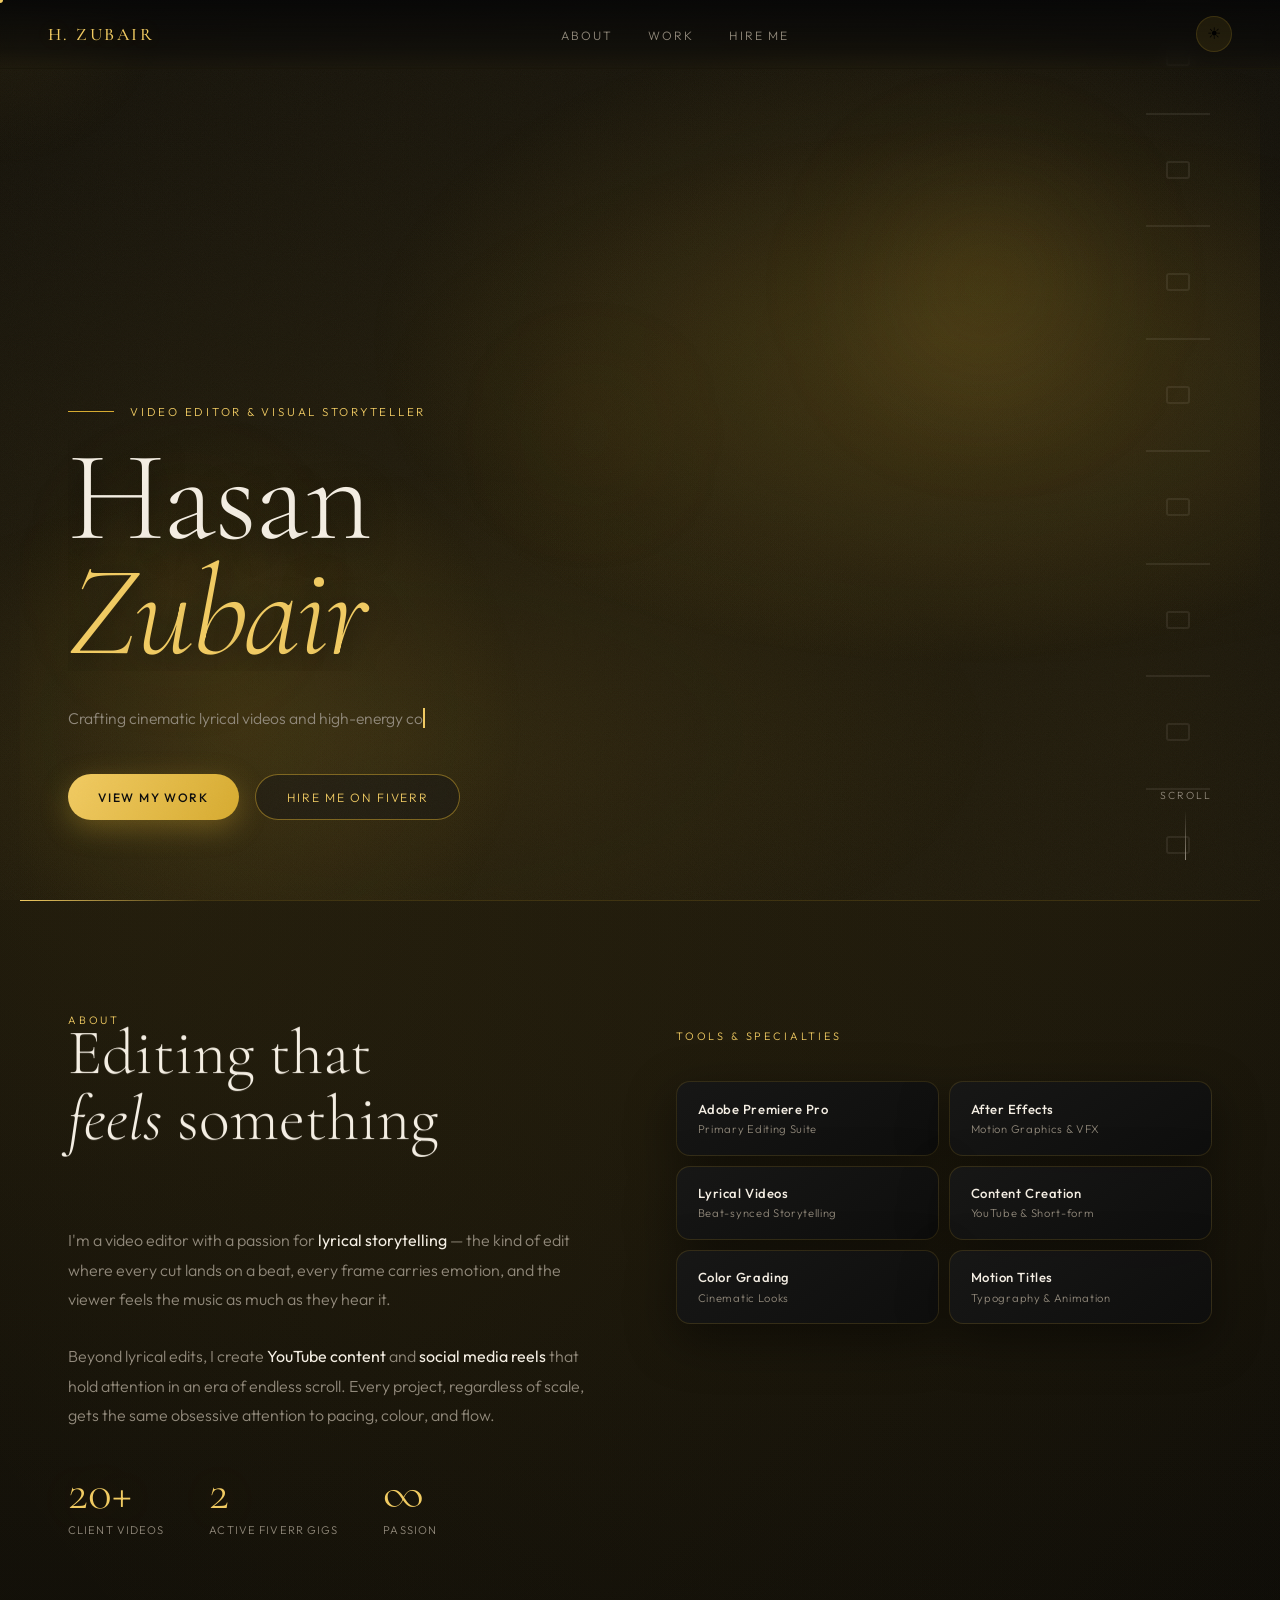
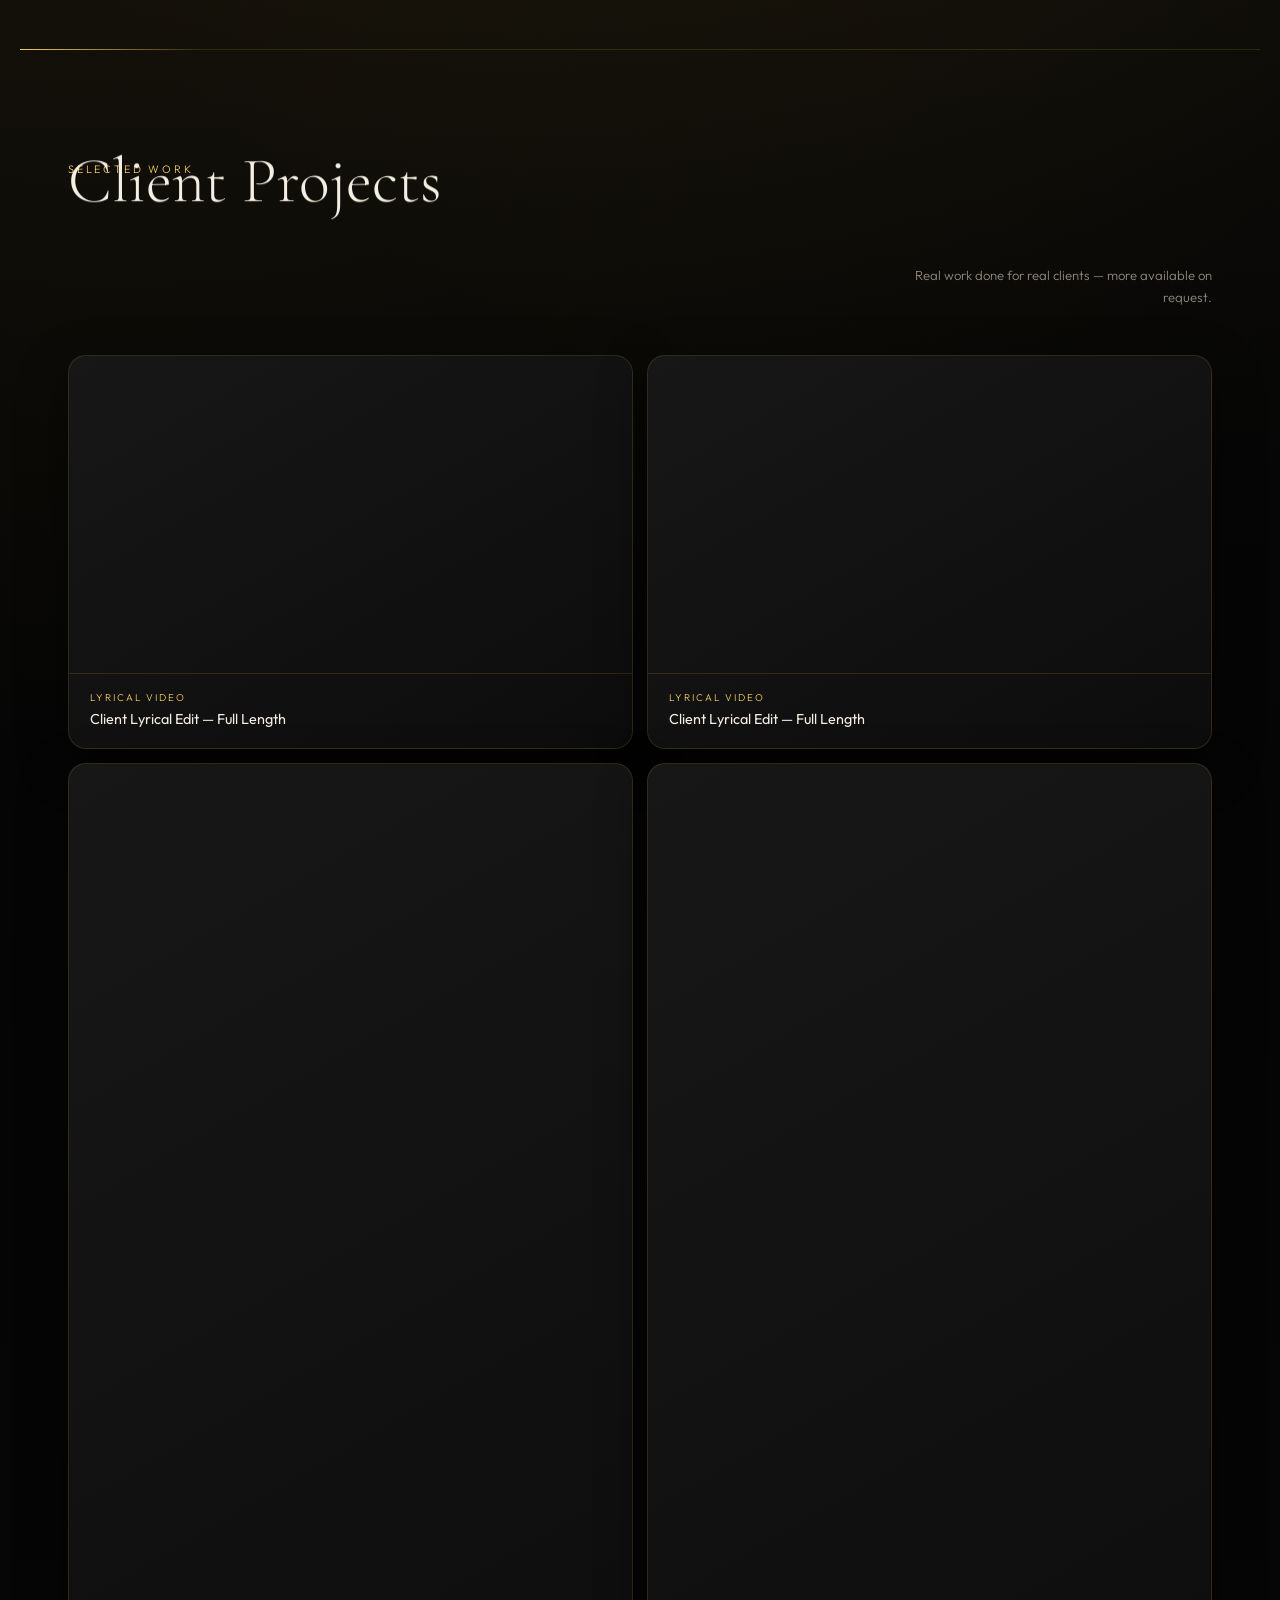
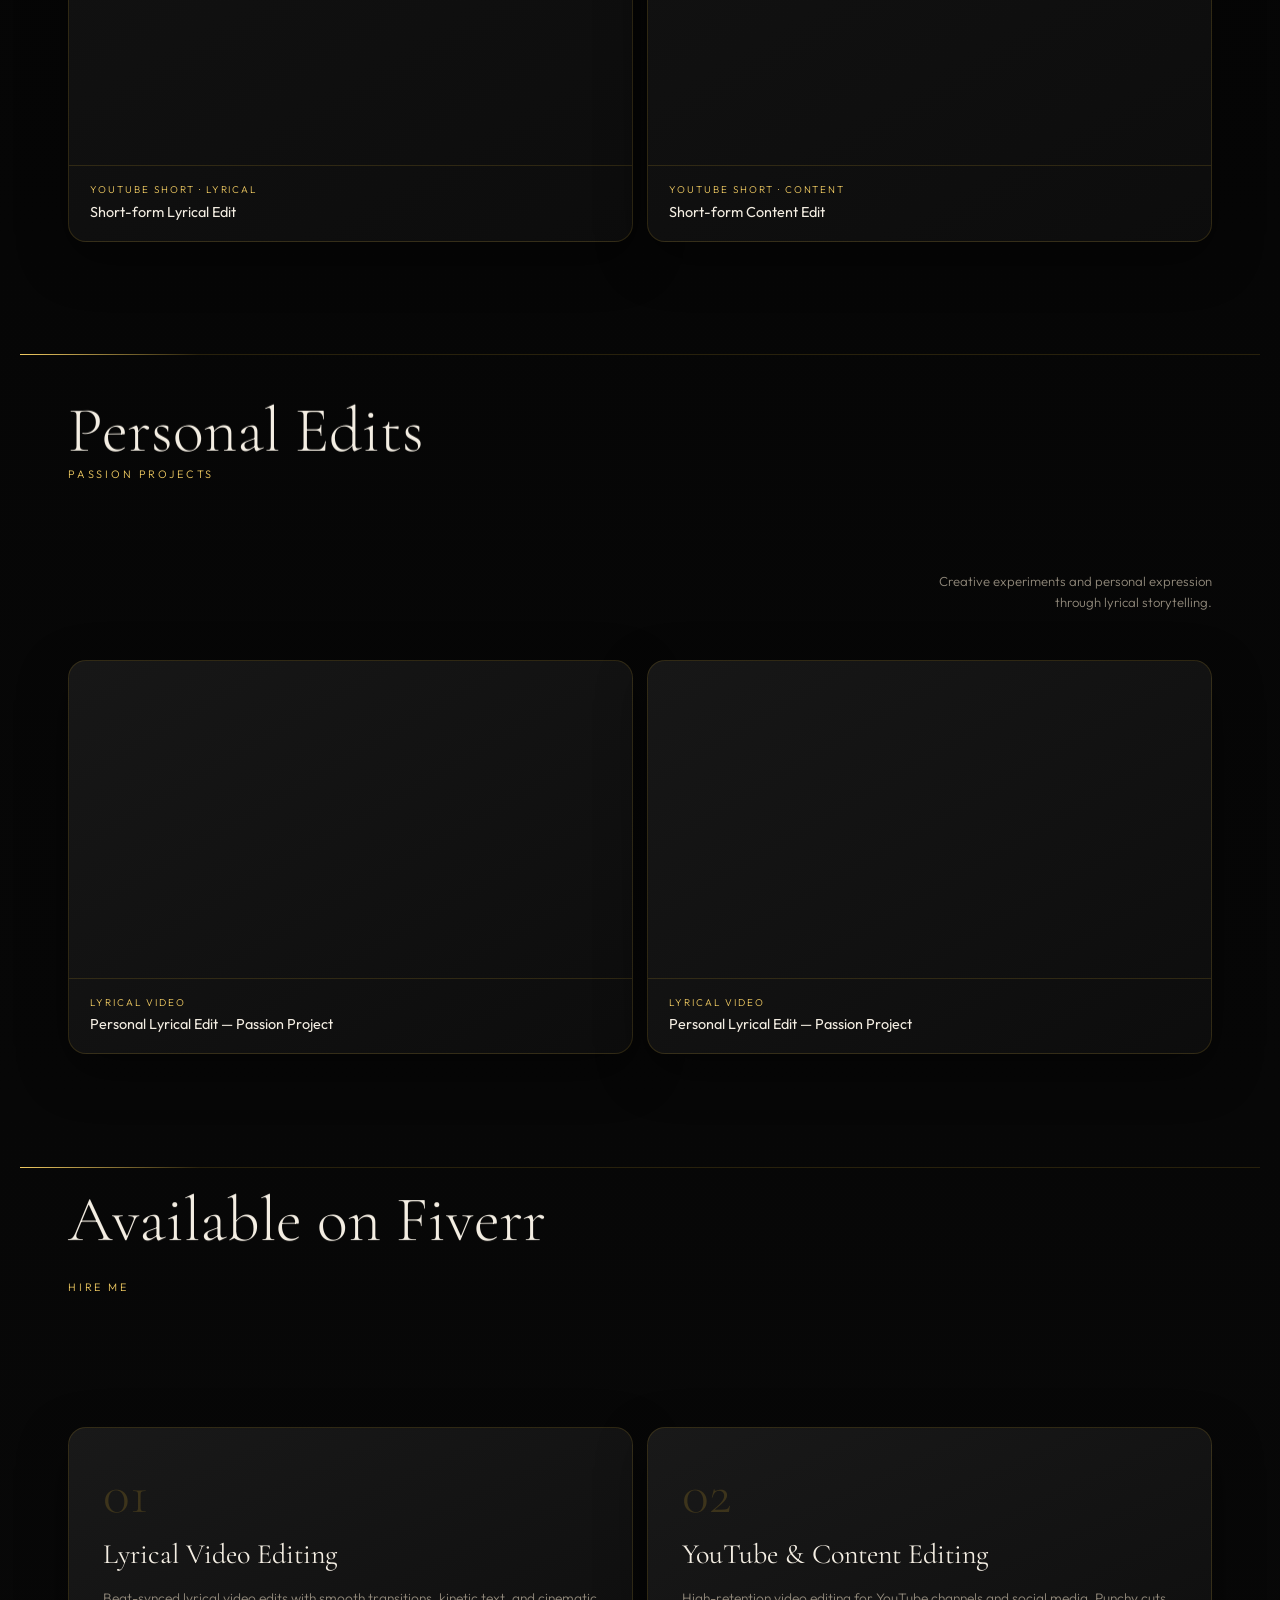
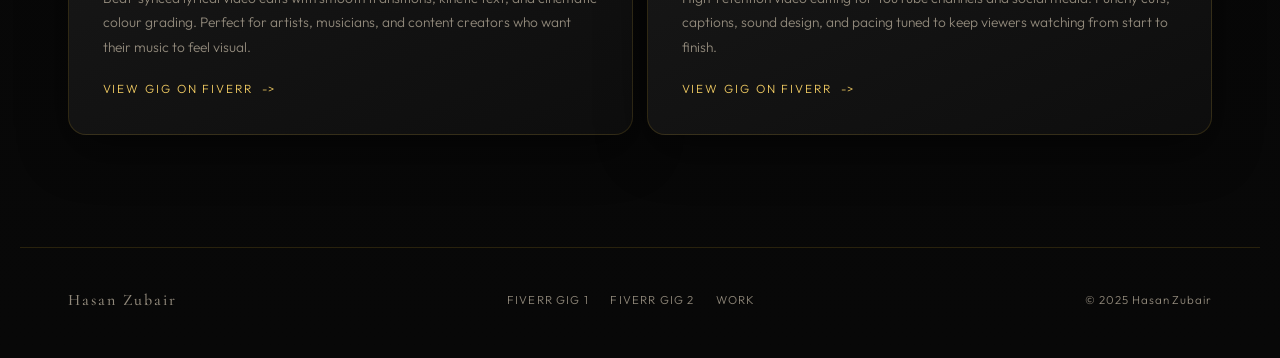
==== commit 02511e2b: "Add Passion Projects section with personal lyrical edits Added new section between Client Projects a" ====
--- a/index.html
+++ b/index.html
@@ -214,6 +214,50 @@
     </div>
   </section>
 
+  <!-- PASSION PROJECTS -->
+  <section id="passion">
+    <div class="work-intro fade-up">
+      <div>
+        <p class="section-label">Passion Projects</p>
+        <h2 class="parallax-el" data-speed="0.03">Personal Edits</h2>
+      </div>
+      <p class="work-note">Creative experiments and personal expression through lyrical storytelling.</p>
+    </div>
+
+    <!-- Personal projects videos -->
+    <div class="video-grid fade-up">
+      <div class="video-card tilt">
+        <div class="video-wrapper landscape">
+          <iframe
+            src="https://www.youtube.com/embed/4efTa2jiLa4"
+            title="Personal Lyrical Edit 1"
+            allow="accelerometer; autoplay; clipboard-write; encrypted-media; gyroscope; picture-in-picture"
+            allowfullscreen>
+          </iframe>
+        </div>
+        <div class="video-meta">
+          <p class="video-type">Lyrical Video</p>
+          <p class="video-title">Personal Lyrical Edit — Passion Project</p>
+        </div>
+      </div>
+
+      <div class="video-card tilt">
+        <div class="video-wrapper landscape">
+          <iframe
+            src="https://www.youtube.com/embed/3RwJf6IZApE"
+            title="Personal Lyrical Edit 2"
+            allow="accelerometer; autoplay; clipboard-write; encrypted-media; gyroscope; picture-in-picture"
+            allowfullscreen>
+          </iframe>
+        </div>
+        <div class="video-meta">
+          <p class="video-type">Lyrical Video</p>
+          <p class="video-title">Personal Lyrical Edit — Passion Project</p>
+        </div>
+      </div>
+    </div>
+  </section>
+
   <!-- HIRE -->
   <section id="hire">
     <p class="section-label fade-up">Hire Me</p>
--- a/styles.css
+++ b/styles.css
@@ -664,6 +664,7 @@
 
 #about,
 #work,
+#passion,
 #hire {
   border-top: 1px solid var(--border);
 }
@@ -671,6 +672,7 @@
 /* Animated section top border */
 #about::before,
 #work::before,
+#passion::before,
 #hire::before {
   content: '';
   position: absolute;
@@ -684,6 +686,7 @@
 
 #about.in-view::before,
 #work.in-view::before,
+#passion.in-view::before,
 #hire.in-view::before {
   width: 180px;
 }
